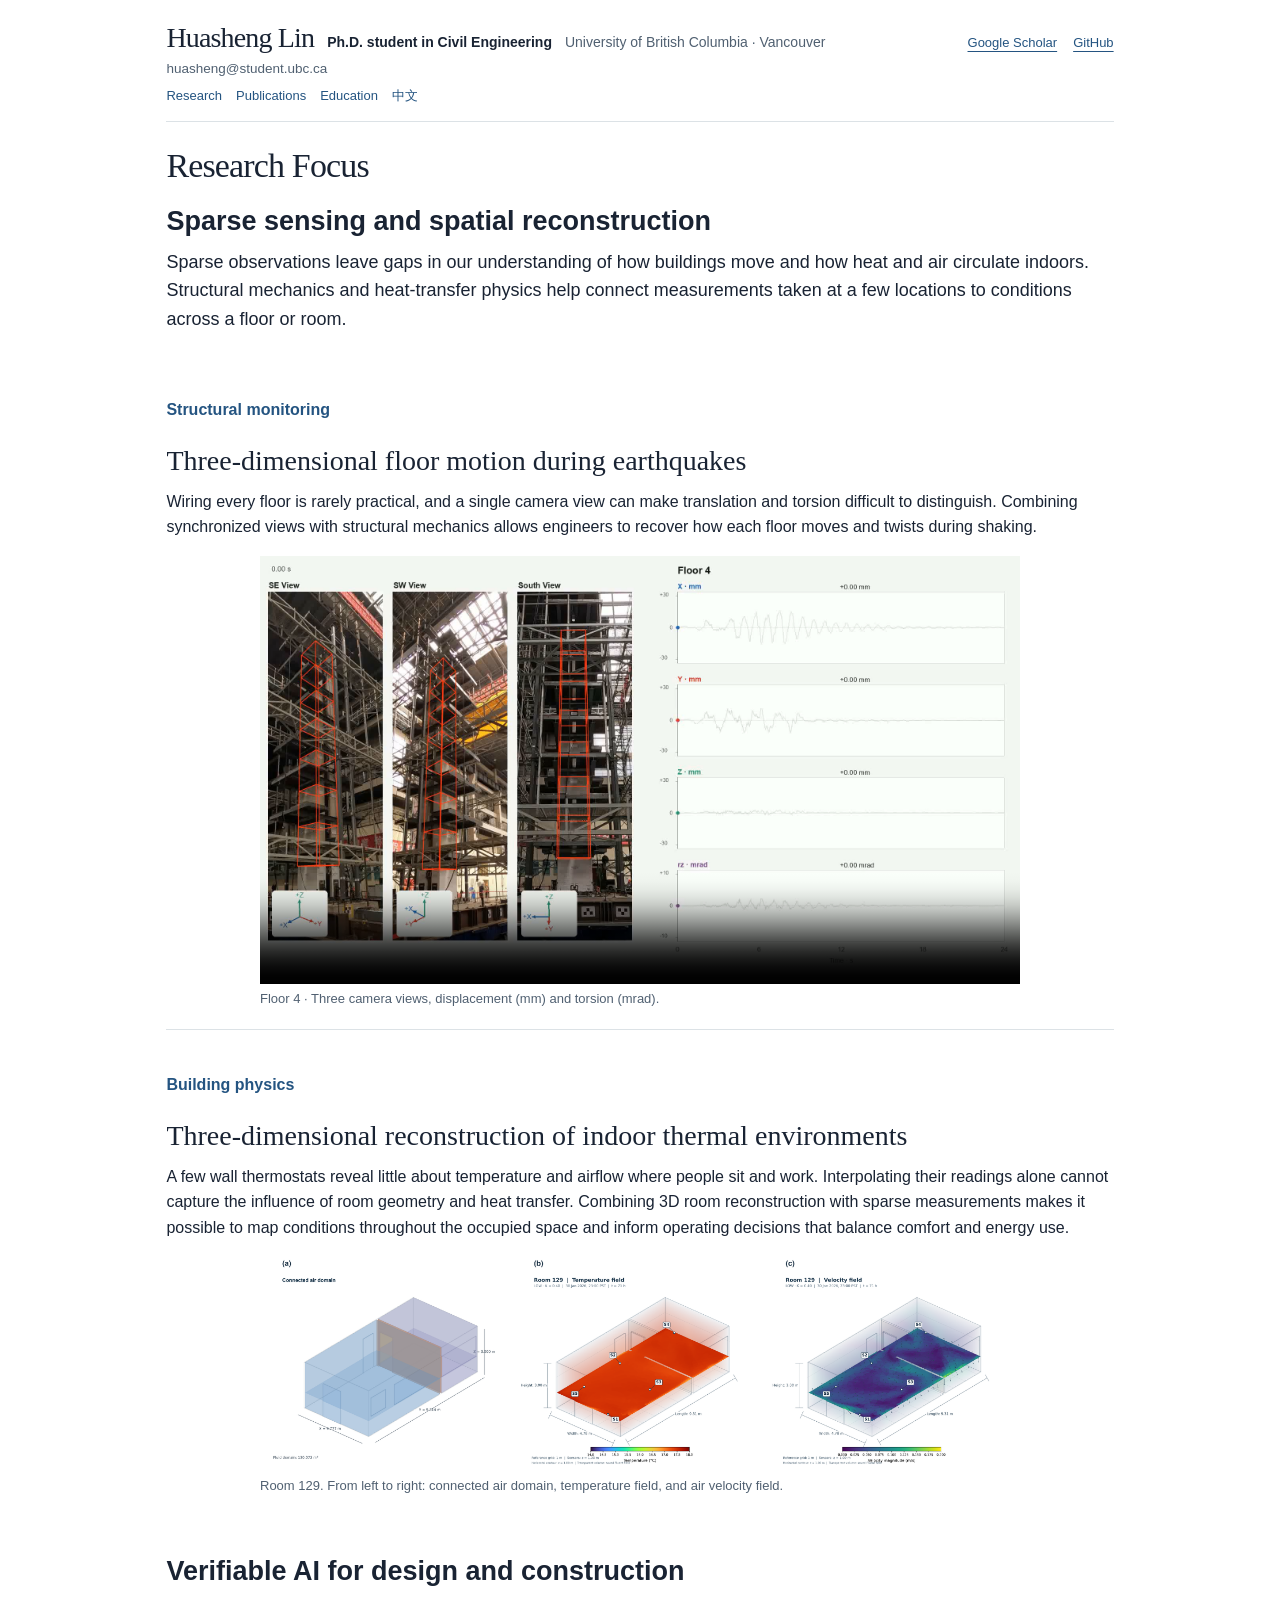
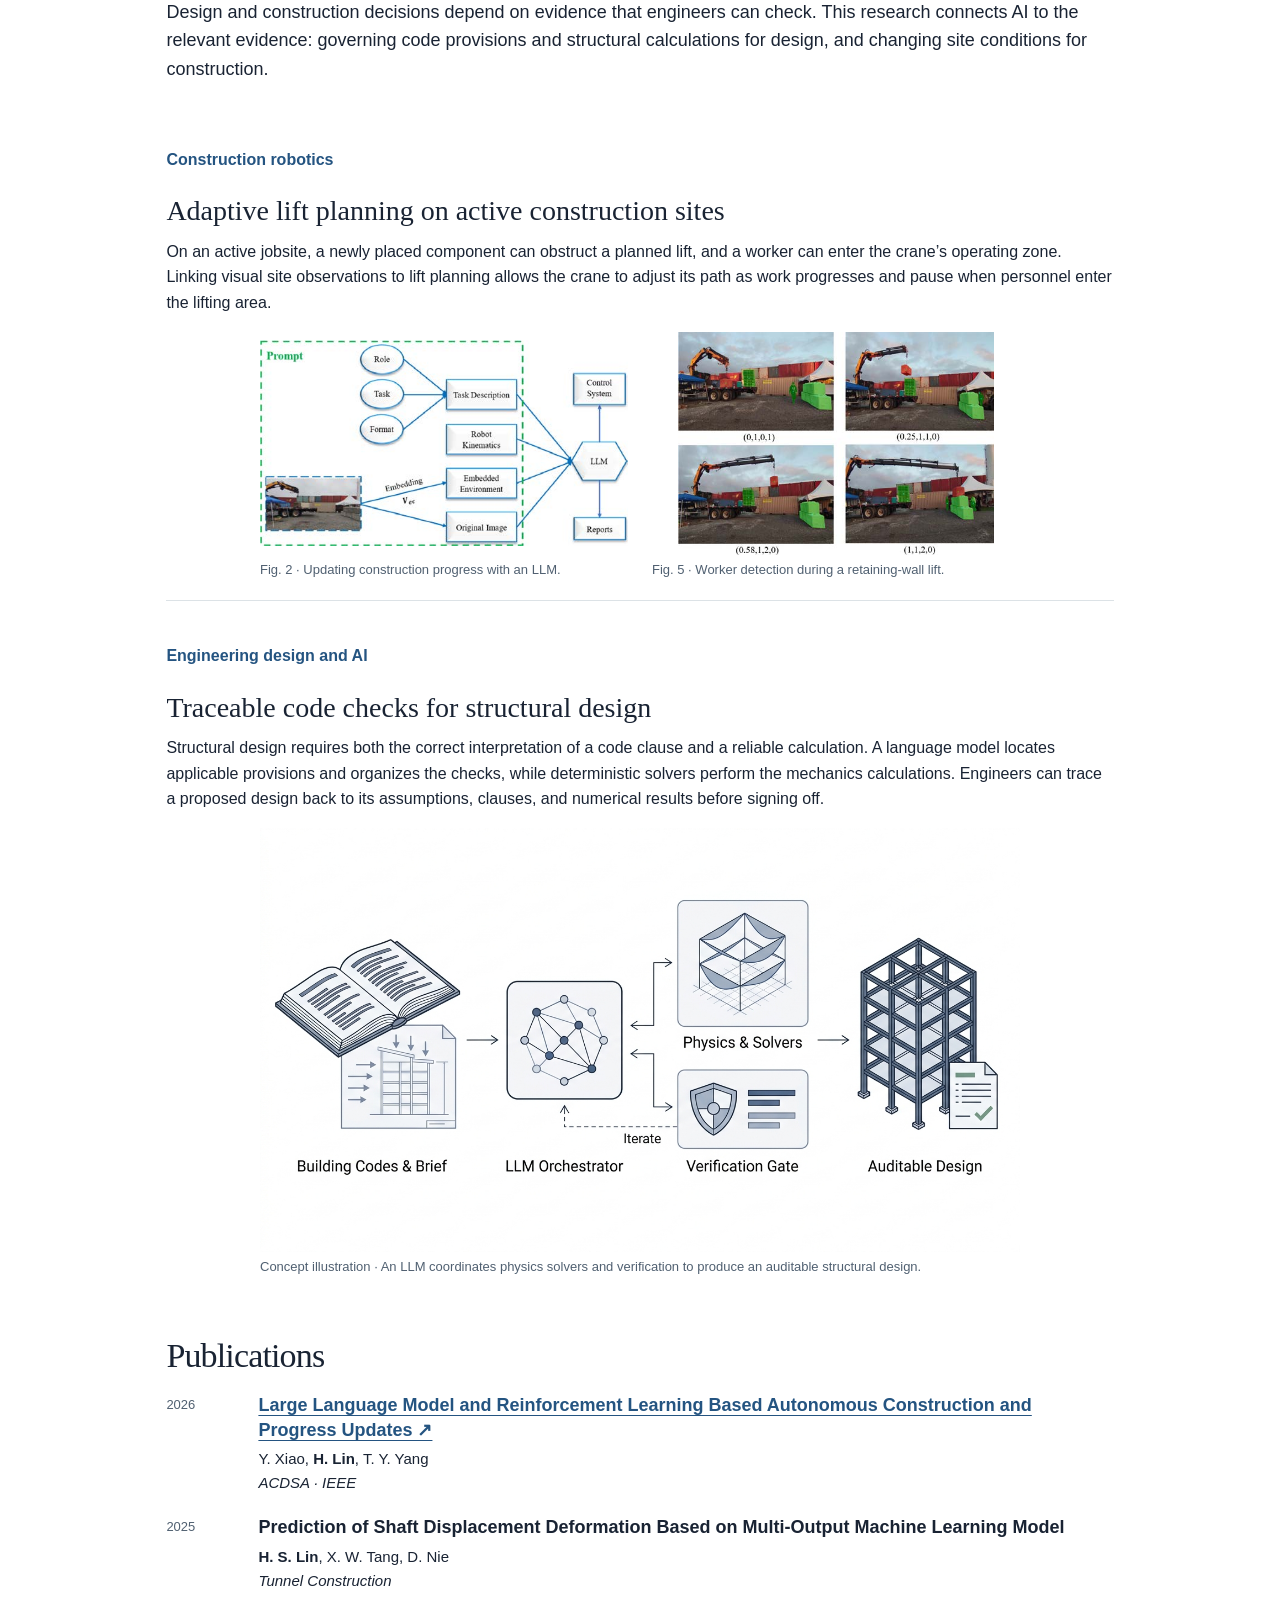
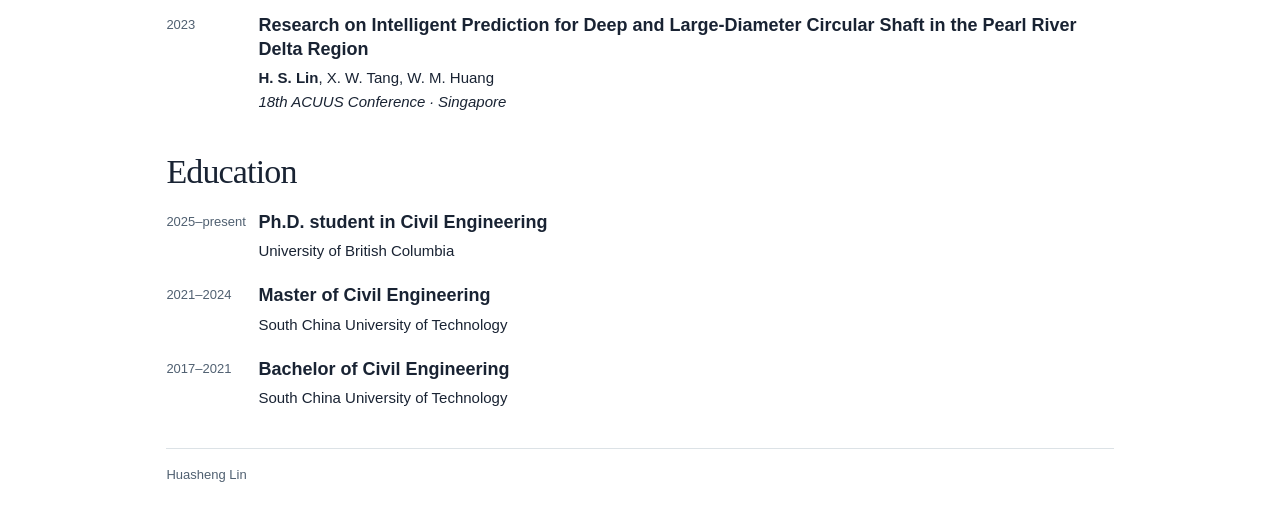
==== index.html @ 5a9a8dee "Add click-to-copy email address directly below university line" ====
<!DOCTYPE html>

<html lang="en"><head><meta charset="utf-8"/><meta content="width=device-width, initial-scale=1" name="viewport"/><title>Huasheng Lin | Civil Engineering at UBC</title><meta content="Research and publications by Huasheng Lin on structural monitoring, construction robotics and building simulation." name="description"/><link href="styles.css" rel="stylesheet"/></head><body><div class="page">
<section class="hero" id="profile"><div><h1>Huasheng Lin</h1><p class="affil">Ph.D. student in Civil Engineering</p><p class="university">University of British Columbia · Vancouver</p><div class="links"><a href="https://scholar.google.com/citations?user=pujzl28AAAAJ&amp;hl=en">Google Scholar</a><a href="https://github.com/huashenglin97-glitch">GitHub</a></div></div><p class="email-line"><button class="copy-email" type="button" data-email="huasheng@student.ubc.ca" title="Click to copy email">huasheng@student.ubc.ca</button><span class="copy-status" aria-live="polite"></span></p><nav><a href="#research">Research</a><a href="#papers">Publications</a><a href="#education">Education</a><a href="zh.html" lang="zh">中文</a></nav></section><main>
<section class="row" id="research"><h2>Research Focus</h2><div><section class="theme-group"><h3>Sparse sensing and spatial reconstruction</h3><p class="summary">Sparse observations leave gaps in our understanding of how buildings move and how heat and air circulate indoors. Structural mechanics and heat-transfer physics help connect measurements taken at a few locations to conditions across a floor or room.</p><article class="project" id="structures"><h4>Structural monitoring</h4><h5>Three-dimensional floor motion during earthquakes</h5><p>Wiring every floor is rarely practical, and a single camera view can make translation and torsion difficult to distinguish. Combining synchronized views with structural mechanics allows engineers to recover how each floor moves and twists during shaking.</p><figure id="experiment"><video aria-label="Fourth-floor structural response" controls="" playsinline="" poster="assets/shm_4floor_poster.png" preload="none"><source src="assets/shm_4floor_tracking.mp4" type="video/mp4"/></video><figcaption>Floor 4 · Three camera views, displacement (mm) and torsion (mrad).</figcaption></figure></article><article class="project" id="buildings"><h4>Building physics</h4><h5>Three-dimensional reconstruction of indoor thermal environments</h5><p>A few wall thermostats reveal little about temperature and airflow where people sit and work. Interpolating their readings alone cannot capture the influence of room geometry and heat transfer. Combining 3D room reconstruction with sparse measurements makes it possible to map conditions throughout the occupied space and inform operating decisions that balance comfort and energy use.</p><figure><a href="assets/room129-air-temperature-velocity.png"><img alt="Room 129. From left to right: connected air domain, temperature field, and air velocity field." loading="lazy" src="assets/room129-air-temperature-velocity.png"/></a><figcaption>Room 129. From left to right: connected air domain, temperature field, and air velocity field.</figcaption></figure></article></section><section class="theme-group"><h3>Verifiable AI for design and construction</h3><p class="summary">Design and construction decisions depend on evidence that engineers can check. This research connects AI to the relevant evidence: governing code provisions and structural calculations for design, and changing site conditions for construction.</p><article class="project" id="robotics"><h4>Construction robotics</h4><h5>Adaptive lift planning on active construction sites</h5><p>On an active jobsite, a newly placed component can obstruct a planned lift, and a worker can enter the crane’s operating zone. Linking visual site observations to lift planning allows the crane to adjust its path as work progresses and pause when personnel enter the lifting area.</p><div class="robotics-pair"><figure><a href="assets/progress-pipeline.jpg"><img alt="Fig. 2 · Updating construction progress with an LLM." loading="lazy" src="assets/progress-pipeline.jpg"/></a><figcaption>Fig. 2 · Updating construction progress with an LLM.</figcaption></figure><figure><a href="assets/worker-detection.jpg"><img alt="Fig. 5 · Worker detection during a retaining-wall lift." loading="lazy" src="assets/worker-detection.jpg"/></a><figcaption>Fig. 5 · Worker detection during a retaining-wall lift.</figcaption></figure></div></article><article class="project" id="design"><h4>Engineering design and AI</h4><h5>Traceable code checks for structural design</h5><p>Structural design requires both the correct interpretation of a code clause and a reliable calculation. A language model locates applicable provisions and organizes the checks, while deterministic solvers perform the mechanics calculations. Engineers can trace a proposed design back to its assumptions, clauses, and numerical results before signing off.</p><figure><a href="assets/auditable-design.png"><img alt="Concept illustration · An LLM coordinates physics solvers and verification to produce an auditable structural design." loading="lazy" src="assets/auditable-design.png"/></a><figcaption>Concept illustration · An LLM coordinates physics solvers and verification to produce an auditable structural design.</figcaption></figure></article></section></div></section><section class="row" id="papers"><h2>Publications</h2><div><article class="pub"><small>2026</small><div><h3><a href="https://doi.org/10.1109/ACDSA67686.2026.11468021">Large Language Model and Reinforcement Learning Based Autonomous Construction and Progress Updates ↗</a></h3><p>Y. Xiao, <b>H. Lin</b>, T. Y. Yang<br/><i>ACDSA · IEEE</i></p></div></article><article class="pub"><small>2025</small><div><h3>Prediction of Shaft Displacement Deformation Based on Multi-Output Machine Learning Model</h3><p><b>H. S. Lin</b>, X. W. Tang, D. Nie<br/><i>Tunnel Construction</i></p></div></article><article class="pub"><small>2023</small><div><h3>Research on Intelligent Prediction for Deep and Large-Diameter Circular Shaft in the Pearl River Delta Region</h3><p><b>H. S. Lin</b>, X. W. Tang, W. M. Huang<br/><i>18th ACUUS Conference · Singapore</i></p></div></article></div></section><section class="row" id="education"><h2>Education</h2><div><article class="pub"><small>2025–present</small><div><h3>Ph.D. student in Civil Engineering</h3><p>University of British Columbia</p></div></article><article class="pub"><small>2021–2024</small><div><h3>Master of Civil Engineering</h3><p>South China University of Technology</p></div></article><article class="pub"><small>2017–2021</small><div><h3>Bachelor of Civil Engineering</h3><p>South China University of Technology</p></div></article></div></section></main><footer>Huasheng Lin</footer></div><script>document.querySelectorAll('.copy-email').forEach(b=>b.addEventListener('click',async()=>{const e=b.dataset.email,s=b.nextElementSibling;try{await navigator.clipboard.writeText(e);}catch{const t=document.createElement('textarea');t.value=e;document.body.appendChild(t);t.select();document.execCommand('copy');t.remove();}if(s){s.textContent='Copied';clearTimeout(b._t);b._t=setTimeout(()=>{s.textContent='';},1600);}}));</script></body></html>
---- styles.css ----
:root { color-scheme: light; --ink: #192333; --blue: #245481; --soft: #506071; }
* { box-sizing: border-box; }
html { scroll-behavior: smooth; scroll-padding: 24px; }
body { margin: 0; background: white; color: var(--ink); font: 16px/1.6 "Segoe UI","Microsoft YaHei",Arial,sans-serif; }
.page { width: min(100%, 1024px); padding: 0 clamp(16px, 3vw, 40px); margin: 0 auto; }
.hero { padding: 22px 0 14px; border-bottom: 1px solid #dce2e6; }
h1,h2,h3,p,figure { margin: 0; }
h1,h2 { font-family: Georgia,"Songti SC",SimSun,serif; font-weight: 500; line-height: 1.16; }
h1 { font-size: 28px; letter-spacing: -.03em; }
h2 { font-size: 34px; letter-spacing: -.025em; margin-bottom: 18px; }
h3 { font-size: 18px; line-height: 1.36; font-weight: 620; margin-bottom: 5px; }
.affil { font-size: 14px; font-weight: 600; }
.university,figcaption,small,footer { color: var(--soft); }
.university { font-size: 14px; }
.links,nav { display: flex; flex-wrap: wrap; gap: 6px 16px; }
.links { font-size: 13px; }
nav { font-size: 13px; gap: 14px; }
a { color: var(--blue); text-underline-offset: 4px; text-decoration-thickness: 1px; }
nav a,footer a { text-decoration: none; }
a:hover { text-decoration: underline; color: #152e49; }
a:focus-visible { outline: 2px solid var(--blue); outline-offset: 4px; }
main { padding-top: 24px; }
.row { margin-bottom: 38px; }
.summary { font-size: 18px; line-height: 1.58; margin-bottom: 22px; }
article+article { margin-top: 20px; }
figure { margin-bottom: 16px; }
video { display: block; width: 100%; aspect-ratio: 16/9; background: #f1f3f2; }
figcaption,small,footer { font-size: 13px; }
figcaption { margin-top: 5px; }
.pub { display: grid; grid-template-columns: 80px minmax(0,1fr); gap: 12px; }
.pub p { font-size: 15px; }
.pub small { padding-top: 2px; }
footer { padding: 16px 0 32px; border-top: 1px solid #dce2e6; display: flex; flex-wrap: wrap; justify-content: space-between; }

.hero > div { display: flex; flex-wrap: wrap; align-items: baseline; gap: 4px 13px; }
.hero .links { margin-left: auto; }
.email-line { margin-top: 4px; font-size: 13.5px; color: var(--soft); }
.copy-email { border: 0; background: none; padding: 0; font: inherit; color: var(--soft); cursor: pointer; }
.copy-email:hover { color: var(--blue); text-decoration: underline; text-underline-offset: 4px; }
.copy-status { margin-left: 8px; font-size: 12px; color: var(--blue); }
.hero nav { margin-top: 6px; }
.project { padding: 20px 0; border-top: 1px solid #dce2e6; }
.project + .project { margin: 0; }
.project > figure { width: min(100%, 760px); margin: 16px auto 0; }
.project figure img { display: block; width: 100%; height: auto; }
@media (max-width: 760px) {
  .hero .links { flex-basis: 100%; margin: 4px 0 0; }
  .hero { padding-top: 16px; }
  .pub { grid-template-columns: 70px minmax(0,1fr); gap: 8px; }
  .summary { font-size: 16px; }
}
@media (prefers-reduced-motion: reduce) { html { scroll-behavior: auto; } }

.theme-group > .summary + .project { border-top: 0; }
.project h4 { font-size: 16px; color: var(--blue); }
.project h5 { margin: 3px 0 9px; font: 500 clamp(21px,2.5vw,28px)/1.3 Georgia,"Songti SC",SimSun,serif; }

.robotics-pair { display: grid; grid-template-columns: repeat(2,minmax(0,1fr)); gap: clamp(10px,2vw,24px); width: min(100%, 760px); margin: 16px auto 0; }
.robotics-pair figure { margin: 0; }
.robotics-pair figure a { display: grid; place-items: center; aspect-ratio: 1.65; }
.robotics-pair figure img { width: 100%; height: 100%; object-fit: contain; min-height: 0; }

.theme-group > h3 { font-size: clamp(21px,2.6vw,27px); margin: 18px 0 8px; }
.theme-group + .theme-group { margin-top: 36px; }
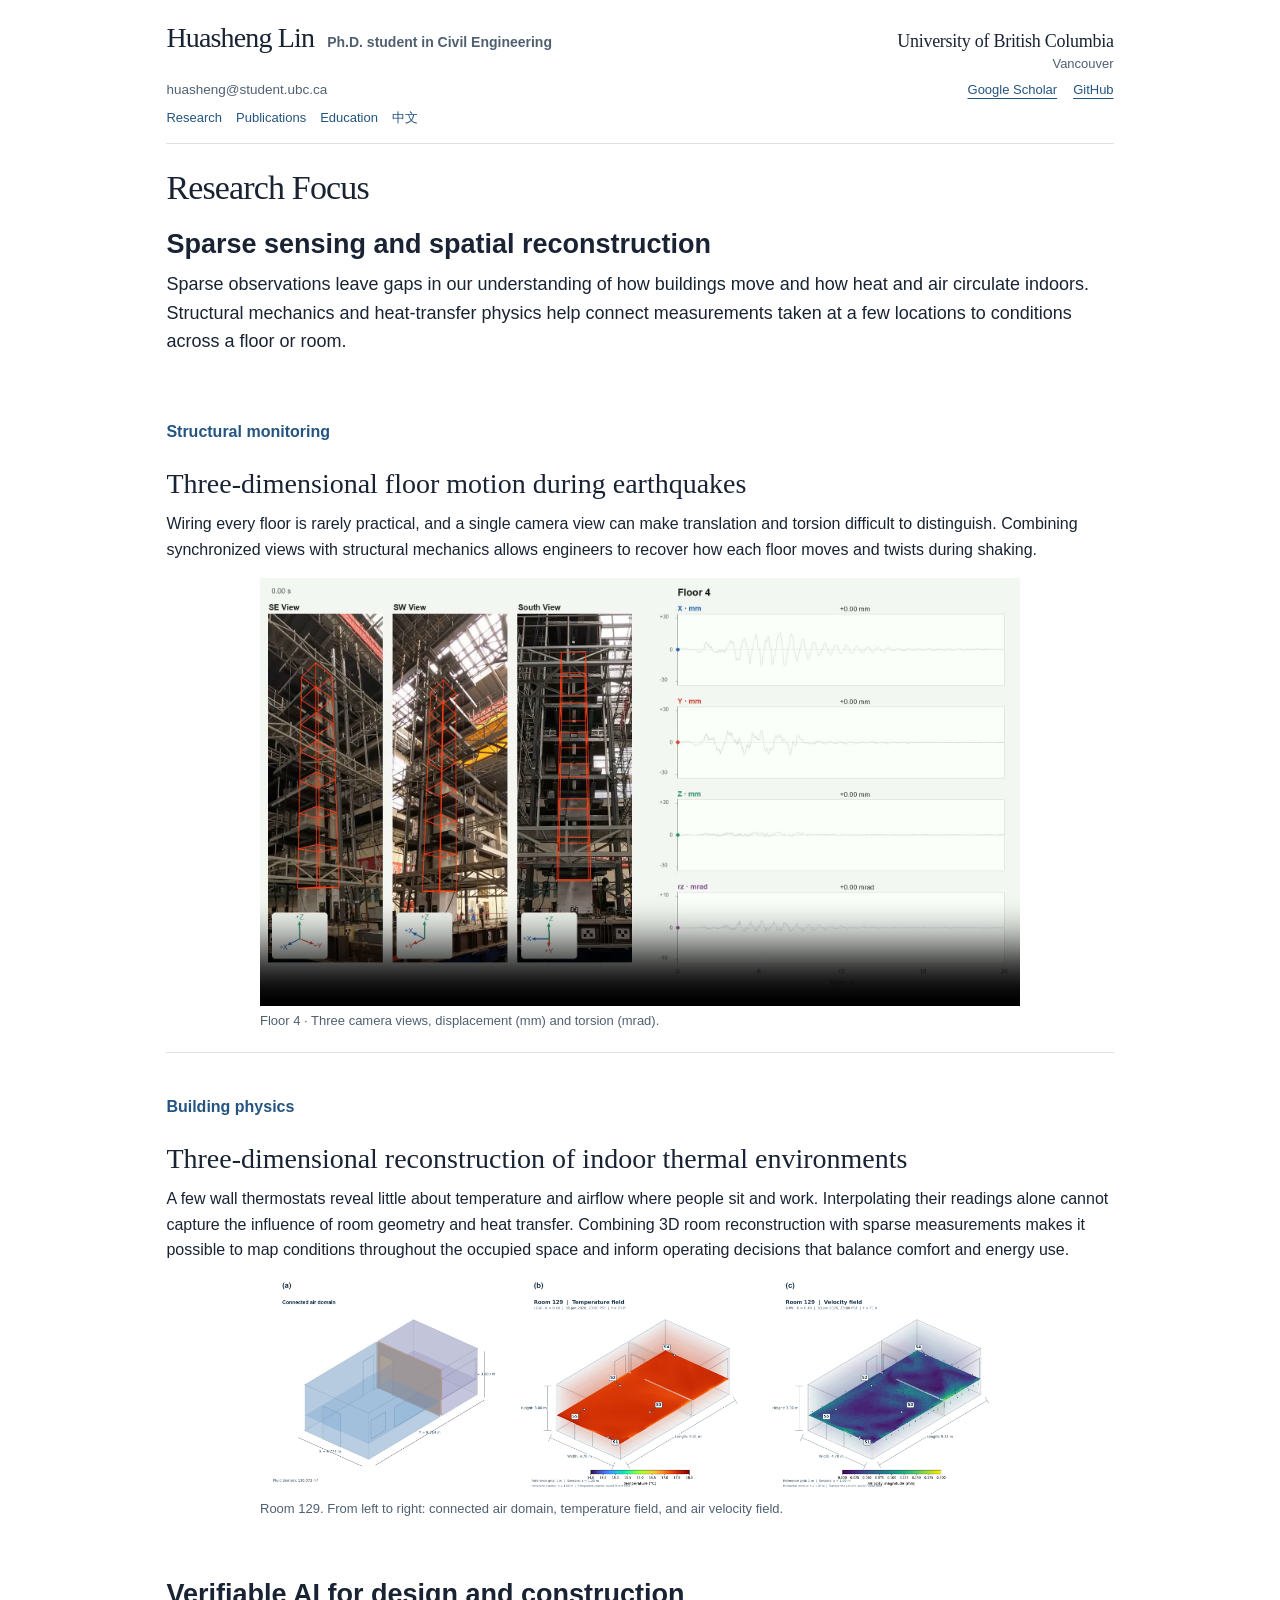
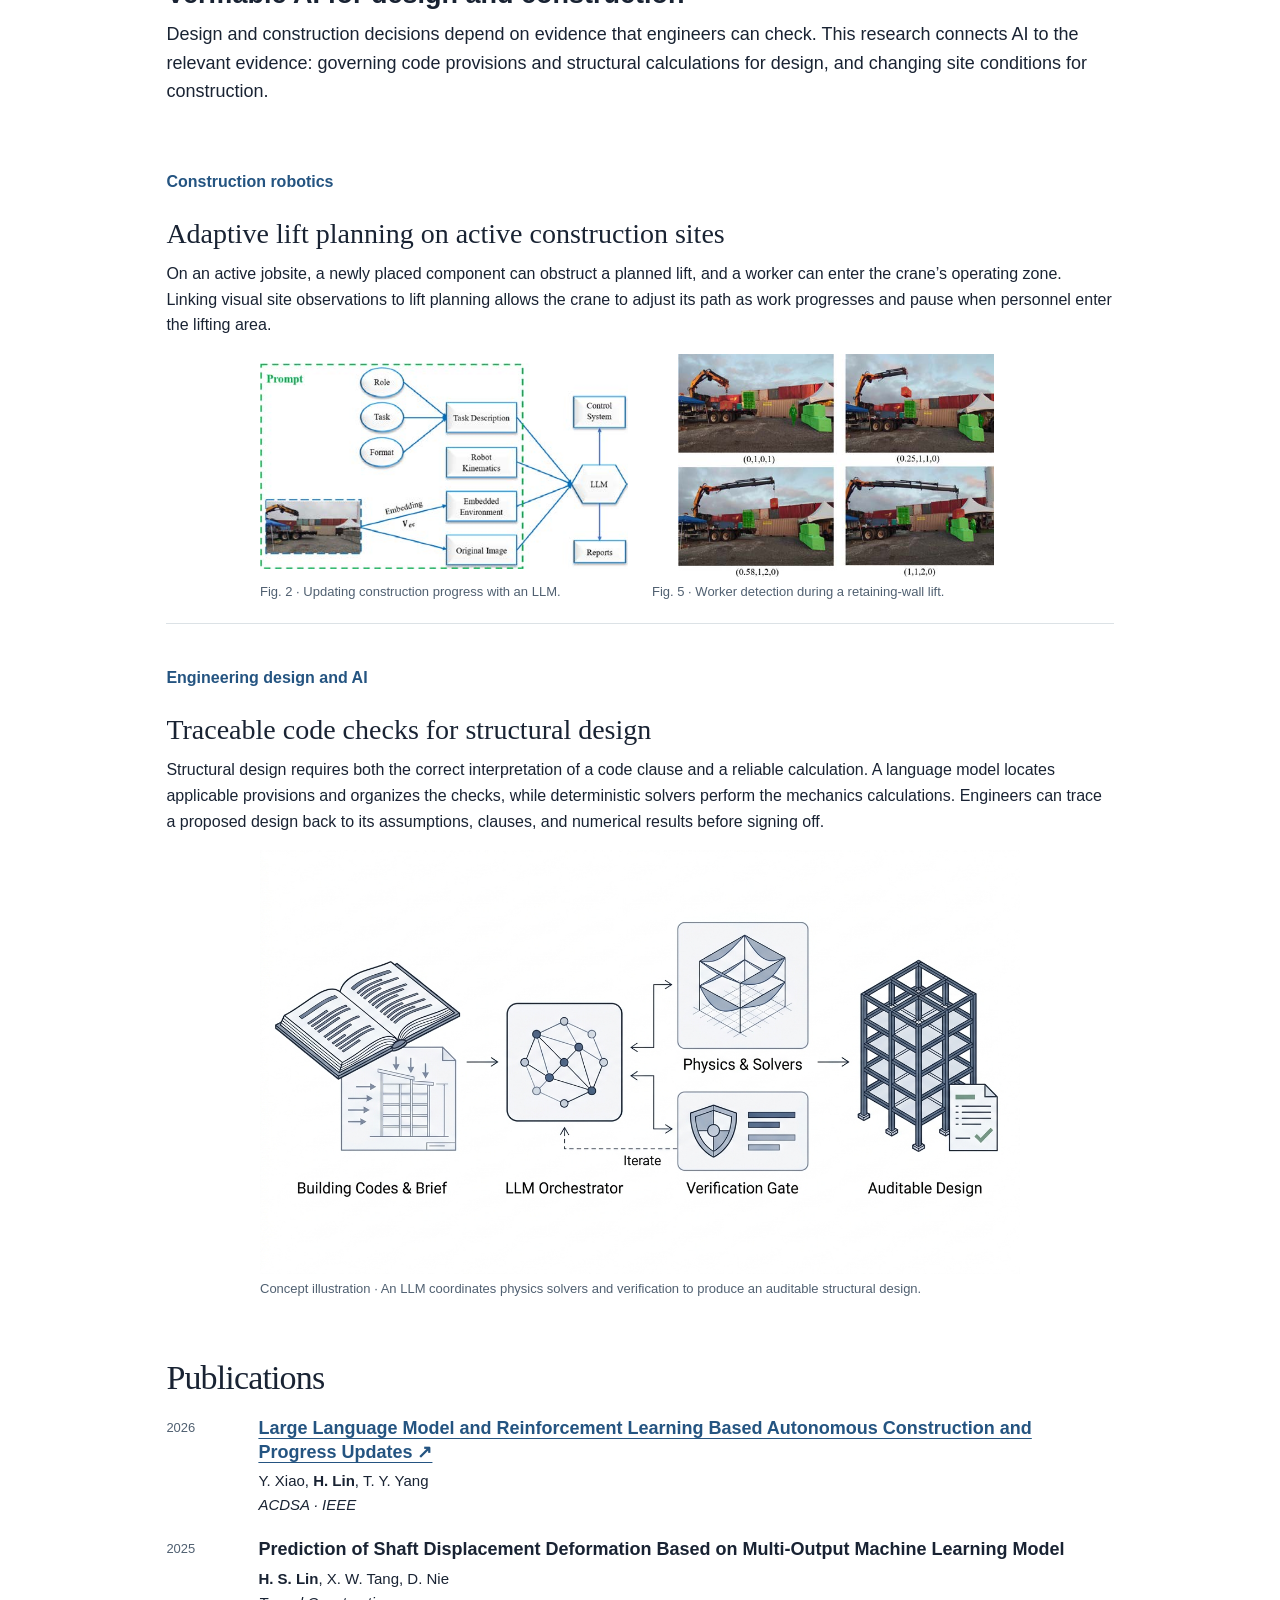
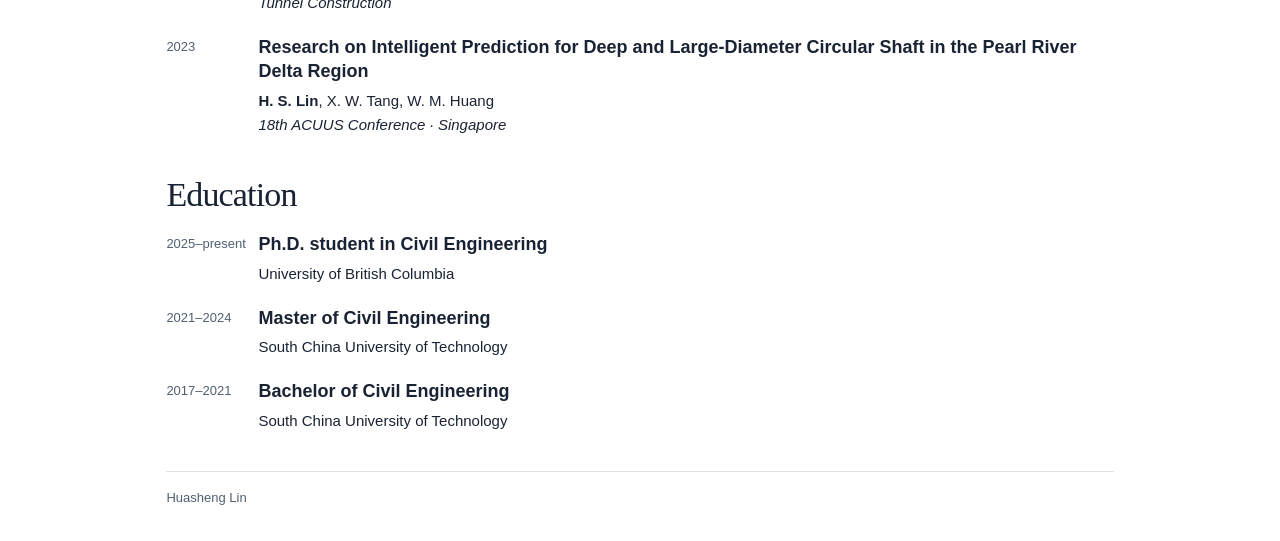
==== commit 11a5dbcb: "Right-align larger UBC affiliation in header with click-to-copy email" ====
--- a/index.html
+++ b/index.html
@@ -1,5 +1,5 @@
 <!DOCTYPE html>
 
 <html lang="en"><head><meta charset="utf-8"/><meta content="width=device-width, initial-scale=1" name="viewport"/><title>Huasheng Lin | Civil Engineering at UBC</title><meta content="Research and publications by Huasheng Lin on structural monitoring, construction robotics and building simulation." name="description"/><link href="styles.css" rel="stylesheet"/></head><body><div class="page">
-<section class="hero" id="profile"><div><h1>Huasheng Lin</h1><p class="affil">Ph.D. student in Civil Engineering</p><p class="university">University of British Columbia · Vancouver</p><div class="links"><a href="https://scholar.google.com/citations?user=pujzl28AAAAJ&amp;hl=en">Google Scholar</a><a href="https://github.com/huashenglin97-glitch">GitHub</a></div></div><p class="email-line"><button class="copy-email" type="button" data-email="huasheng@student.ubc.ca" title="Click to copy email">huasheng@student.ubc.ca</button><span class="copy-status" aria-live="polite"></span></p><nav><a href="#research">Research</a><a href="#papers">Publications</a><a href="#education">Education</a><a href="zh.html" lang="zh">中文</a></nav></section><main>
+<section class="hero" id="profile"><div class="hero-top"><div class="hero-id"><h1>Huasheng Lin</h1><p class="affil">Ph.D. student in Civil Engineering</p></div><p class="university">University of British Columbia<span>Vancouver</span></p></div><div class="hero-meta"><span class="email-line"><button class="copy-email" type="button" data-email="huasheng@student.ubc.ca" title="Click to copy email">huasheng@student.ubc.ca</button><span class="copy-status" aria-live="polite"></span></span><div class="links"><a href="https://scholar.google.com/citations?user=pujzl28AAAAJ&amp;hl=en">Google Scholar</a><a href="https://github.com/huashenglin97-glitch">GitHub</a></div></div><nav><a href="#research">Research</a><a href="#papers">Publications</a><a href="#education">Education</a><a href="zh.html" lang="zh">中文</a></nav></section><main>
 <section class="row" id="research"><h2>Research Focus</h2><div><section class="theme-group"><h3>Sparse sensing and spatial reconstruction</h3><p class="summary">Sparse observations leave gaps in our understanding of how buildings move and how heat and air circulate indoors. Structural mechanics and heat-transfer physics help connect measurements taken at a few locations to conditions across a floor or room.</p><article class="project" id="structures"><h4>Structural monitoring</h4><h5>Three-dimensional floor motion during earthquakes</h5><p>Wiring every floor is rarely practical, and a single camera view can make translation and torsion difficult to distinguish. Combining synchronized views with structural mechanics allows engineers to recover how each floor moves and twists during shaking.</p><figure id="experiment"><video aria-label="Fourth-floor structural response" controls="" playsinline="" poster="assets/shm_4floor_poster.png" preload="none"><source src="assets/shm_4floor_tracking.mp4" type="video/mp4"/></video><figcaption>Floor 4 · Three camera views, displacement (mm) and torsion (mrad).</figcaption></figure></article><article class="project" id="buildings"><h4>Building physics</h4><h5>Three-dimensional reconstruction of indoor thermal environments</h5><p>A few wall thermostats reveal little about temperature and airflow where people sit and work. Interpolating their readings alone cannot capture the influence of room geometry and heat transfer. Combining 3D room reconstruction with sparse measurements makes it possible to map conditions throughout the occupied space and inform operating decisions that balance comfort and energy use.</p><figure><a href="assets/room129-air-temperature-velocity.png"><img alt="Room 129. From left to right: connected air domain, temperature field, and air velocity field." loading="lazy" src="assets/room129-air-temperature-velocity.png"/></a><figcaption>Room 129. From left to right: connected air domain, temperature field, and air velocity field.</figcaption></figure></article></section><section class="theme-group"><h3>Verifiable AI for design and construction</h3><p class="summary">Design and construction decisions depend on evidence that engineers can check. This research connects AI to the relevant evidence: governing code provisions and structural calculations for design, and changing site conditions for construction.</p><article class="project" id="robotics"><h4>Construction robotics</h4><h5>Adaptive lift planning on active construction sites</h5><p>On an active jobsite, a newly placed component can obstruct a planned lift, and a worker can enter the crane’s operating zone. Linking visual site observations to lift planning allows the crane to adjust its path as work progresses and pause when personnel enter the lifting area.</p><div class="robotics-pair"><figure><a href="assets/progress-pipeline.jpg"><img alt="Fig. 2 · Updating construction progress with an LLM." loading="lazy" src="assets/progress-pipeline.jpg"/></a><figcaption>Fig. 2 · Updating construction progress with an LLM.</figcaption></figure><figure><a href="assets/worker-detection.jpg"><img alt="Fig. 5 · Worker detection during a retaining-wall lift." loading="lazy" src="assets/worker-detection.jpg"/></a><figcaption>Fig. 5 · Worker detection during a retaining-wall lift.</figcaption></figure></div></article><article class="project" id="design"><h4>Engineering design and AI</h4><h5>Traceable code checks for structural design</h5><p>Structural design requires both the correct interpretation of a code clause and a reliable calculation. A language model locates applicable provisions and organizes the checks, while deterministic solvers perform the mechanics calculations. Engineers can trace a proposed design back to its assumptions, clauses, and numerical results before signing off.</p><figure><a href="assets/auditable-design.png"><img alt="Concept illustration · An LLM coordinates physics solvers and verification to produce an auditable structural design." loading="lazy" src="assets/auditable-design.png"/></a><figcaption>Concept illustration · An LLM coordinates physics solvers and verification to produce an auditable structural design.</figcaption></figure></article></section></div></section><section class="row" id="papers"><h2>Publications</h2><div><article class="pub"><small>2026</small><div><h3><a href="https://doi.org/10.1109/ACDSA67686.2026.11468021">Large Language Model and Reinforcement Learning Based Autonomous Construction and Progress Updates ↗</a></h3><p>Y. Xiao, <b>H. Lin</b>, T. Y. Yang<br/><i>ACDSA · IEEE</i></p></div></article><article class="pub"><small>2025</small><div><h3>Prediction of Shaft Displacement Deformation Based on Multi-Output Machine Learning Model</h3><p><b>H. S. Lin</b>, X. W. Tang, D. Nie<br/><i>Tunnel Construction</i></p></div></article><article class="pub"><small>2023</small><div><h3>Research on Intelligent Prediction for Deep and Large-Diameter Circular Shaft in the Pearl River Delta Region</h3><p><b>H. S. Lin</b>, X. W. Tang, W. M. Huang<br/><i>18th ACUUS Conference · Singapore</i></p></div></article></div></section><section class="row" id="education"><h2>Education</h2><div><article class="pub"><small>2025–present</small><div><h3>Ph.D. student in Civil Engineering</h3><p>University of British Columbia</p></div></article><article class="pub"><small>2021–2024</small><div><h3>Master of Civil Engineering</h3><p>South China University of Technology</p></div></article><article class="pub"><small>2017–2021</small><div><h3>Bachelor of Civil Engineering</h3><p>South China University of Technology</p></div></article></div></section></main><footer>Huasheng Lin</footer></div><script>document.querySelectorAll('.copy-email').forEach(b=>b.addEventListener('click',async()=>{const e=b.dataset.email,s=b.nextElementSibling;try{await navigator.clipboard.writeText(e);}catch{const t=document.createElement('textarea');t.value=e;document.body.appendChild(t);t.select();document.execCommand('copy');t.remove();}if(s){s.textContent='Copied';clearTimeout(b._t);b._t=setTimeout(()=>{s.textContent='';},1600);}}));</script></body></html>
--- a/styles.css
+++ b/styles.css
@@ -9,9 +9,10 @@
 h1 { font-size: 28px; letter-spacing: -.03em; }
 h2 { font-size: 34px; letter-spacing: -.025em; margin-bottom: 18px; }
 h3 { font-size: 18px; line-height: 1.36; font-weight: 620; margin-bottom: 5px; }
-.affil { font-size: 14px; font-weight: 600; }
-.university,figcaption,small,footer { color: var(--soft); }
-.university { font-size: 14px; }
+.affil { font-size: 14px; font-weight: 600; color: var(--soft); }
+figcaption,small,footer { color: var(--soft); }
+.university { margin-left: auto; text-align: right; font: 500 18px/1.25 Georgia,"Songti SC",SimSun,serif; color: var(--ink); letter-spacing: -.015em; }
+.university span { display: block; margin-top: 2px; font: 400 13px/1.4 "Segoe UI","Microsoft YaHei",Arial,sans-serif; color: var(--soft); letter-spacing: 0; }
 .links,nav { display: flex; flex-wrap: wrap; gap: 6px 16px; }
 .links { font-size: 13px; }
 nav { font-size: 13px; gap: 14px; }
@@ -32,19 +33,20 @@
 .pub small { padding-top: 2px; }
 footer { padding: 16px 0 32px; border-top: 1px solid #dce2e6; display: flex; flex-wrap: wrap; justify-content: space-between; }
 
-.hero > div { display: flex; flex-wrap: wrap; align-items: baseline; gap: 4px 13px; }
-.hero .links { margin-left: auto; }
-.email-line { margin-top: 4px; font-size: 13.5px; color: var(--soft); }
+.hero-top { display: flex; flex-wrap: wrap; align-items: baseline; justify-content: space-between; gap: 6px 20px; }
+.hero-id { display: flex; flex-wrap: wrap; align-items: baseline; gap: 4px 13px; }
+.hero-meta { display: flex; flex-wrap: wrap; align-items: baseline; justify-content: space-between; gap: 6px 16px; margin-top: 6px; }
+.email-line { font-size: 13.5px; color: var(--soft); }
 .copy-email { border: 0; background: none; padding: 0; font: inherit; color: var(--soft); cursor: pointer; }
 .copy-email:hover { color: var(--blue); text-decoration: underline; text-underline-offset: 4px; }
 .copy-status { margin-left: 8px; font-size: 12px; color: var(--blue); }
-.hero nav { margin-top: 6px; }
+.hero nav { margin-top: 8px; }
 .project { padding: 20px 0; border-top: 1px solid #dce2e6; }
 .project + .project { margin: 0; }
 .project > figure { width: min(100%, 760px); margin: 16px auto 0; }
 .project figure img { display: block; width: 100%; height: auto; }
 @media (max-width: 760px) {
-  .hero .links { flex-basis: 100%; margin: 4px 0 0; }
+  .university { margin-left: 0; text-align: left; font-size: 16px; flex-basis: 100%; }
   .hero { padding-top: 16px; }
   .pub { grid-template-columns: 70px minmax(0,1fr); gap: 8px; }
   .summary { font-size: 16px; }
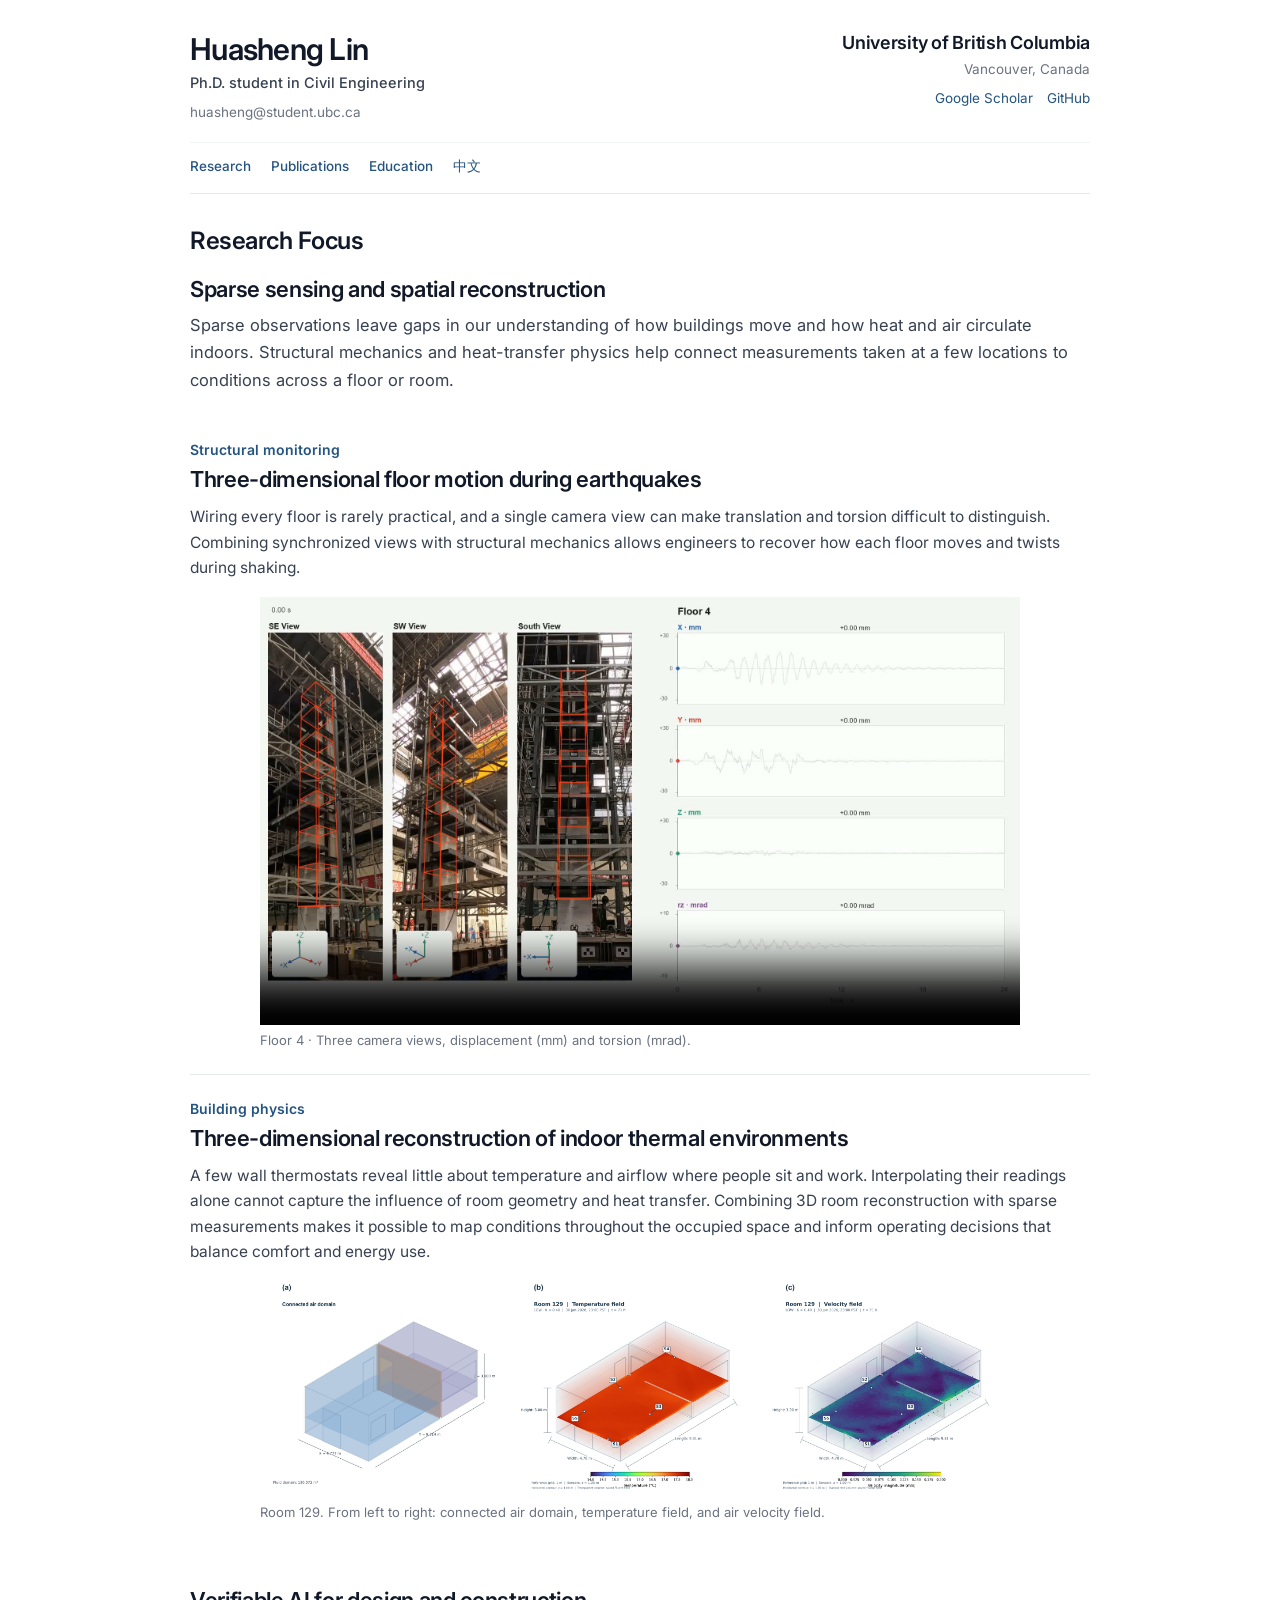
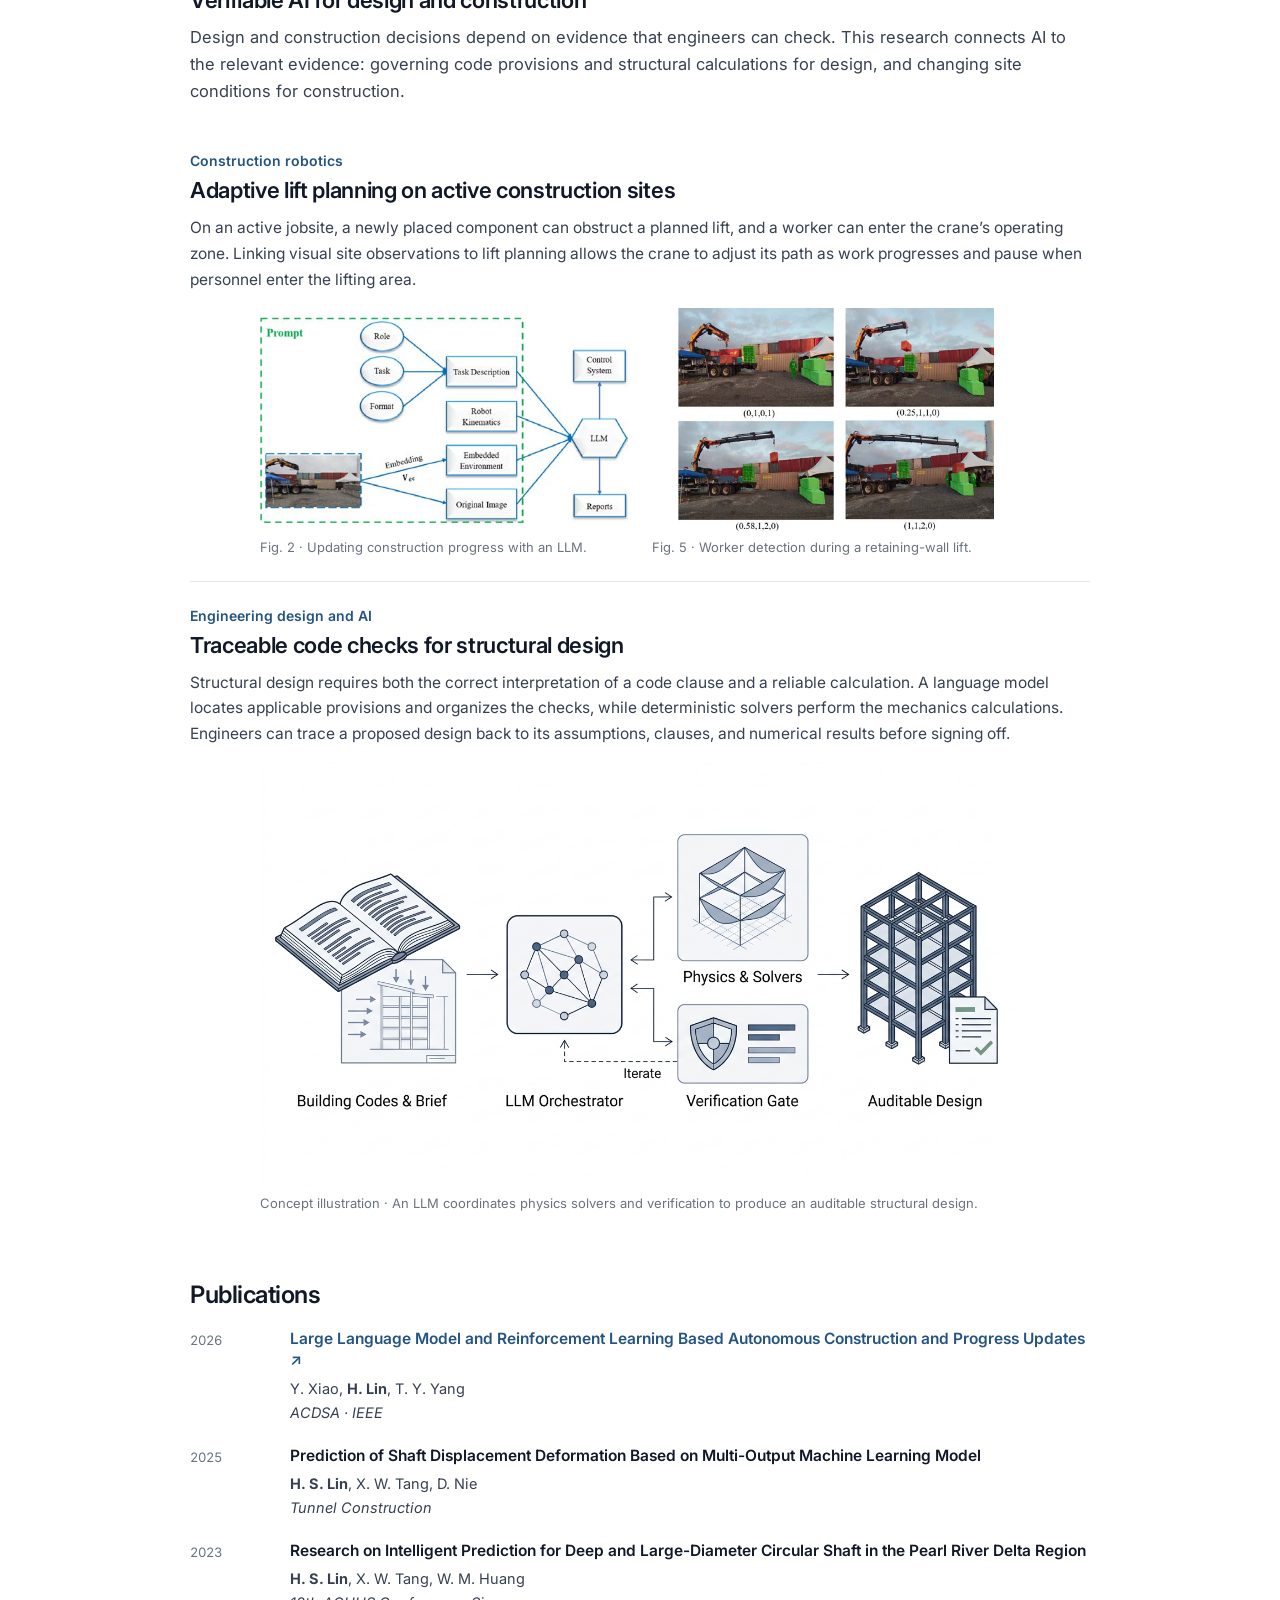
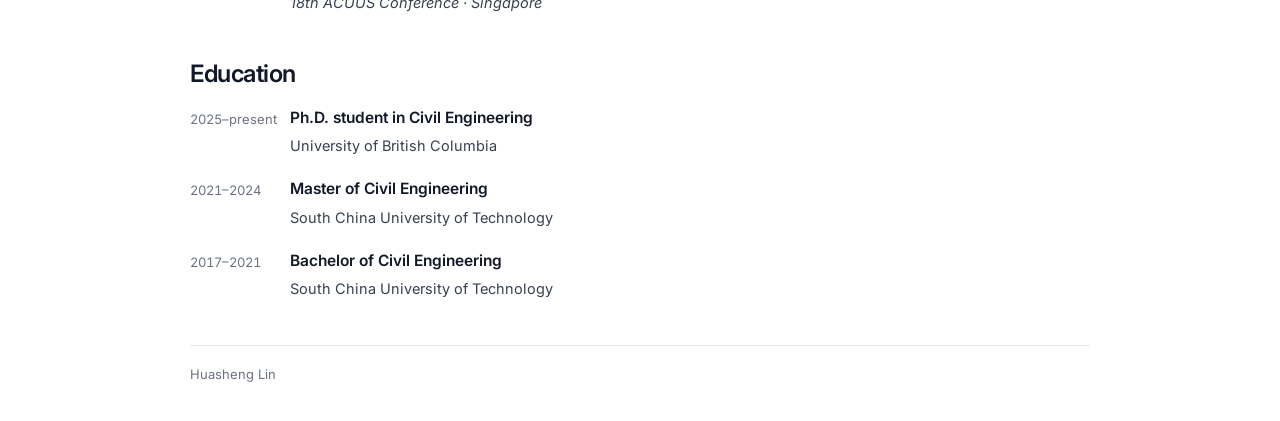
==== commit fbc8041d: "Fix cached CSS, remove button box on email, upgrade header layout and typography" ====
--- a/index.html
+++ b/index.html
@@ -1,5 +1,5 @@
 <!DOCTYPE html>
 
-<html lang="en"><head><meta charset="utf-8"/><meta content="width=device-width, initial-scale=1" name="viewport"/><title>Huasheng Lin | Civil Engineering at UBC</title><meta content="Research and publications by Huasheng Lin on structural monitoring, construction robotics and building simulation." name="description"/><link href="styles.css" rel="stylesheet"/></head><body><div class="page">
-<section class="hero" id="profile"><div class="hero-top"><div class="hero-id"><h1>Huasheng Lin</h1><p class="affil">Ph.D. student in Civil Engineering</p></div><p class="university">University of British Columbia<span>Vancouver</span></p></div><div class="hero-meta"><span class="email-line"><button class="copy-email" type="button" data-email="huasheng@student.ubc.ca" title="Click to copy email">huasheng@student.ubc.ca</button><span class="copy-status" aria-live="polite"></span></span><div class="links"><a href="https://scholar.google.com/citations?user=pujzl28AAAAJ&amp;hl=en">Google Scholar</a><a href="https://github.com/huashenglin97-glitch">GitHub</a></div></div><nav><a href="#research">Research</a><a href="#papers">Publications</a><a href="#education">Education</a><a href="zh.html" lang="zh">中文</a></nav></section><main>
+<html lang="en"><head><meta charset="utf-8"/><meta content="width=device-width, initial-scale=1" name="viewport"/><title>Huasheng Lin | Civil Engineering at UBC</title><meta content="Research and publications by Huasheng Lin on structural monitoring, construction robotics and building simulation." name="description"/><link rel="preconnect" href="https://fonts.googleapis.com"/><link rel="preconnect" href="https://fonts.gstatic.com" crossorigin/><link href="https://fonts.googleapis.com/css2?family=Inter:wght@400;500;600&display=swap" rel="stylesheet"/><link href="styles.css?v=3" rel="stylesheet"/></head><body><div class="page">
+<section class="hero" id="profile"><div class="hero-top"><div class="hero-left"><h1>Huasheng Lin</h1><p class="affil">Ph.D. student in Civil Engineering</p><p class="email-line"><button class="copy-email" type="button" data-email="huasheng@student.ubc.ca" title="Click to copy email">huasheng@student.ubc.ca</button><span class="copy-status" aria-live="polite"></span></p></div><div class="hero-right"><p class="university">University of British Columbia</p><p class="location">Vancouver, Canada</p><div class="links"><a href="https://scholar.google.com/citations?user=pujzl28AAAAJ&amp;hl=en">Google Scholar</a><a href="https://github.com/huashenglin97-glitch">GitHub</a></div></div></div><nav><a href="#research">Research</a><a href="#papers">Publications</a><a href="#education">Education</a><a href="zh.html" lang="zh">中文</a></nav></section><main>
 <section class="row" id="research"><h2>Research Focus</h2><div><section class="theme-group"><h3>Sparse sensing and spatial reconstruction</h3><p class="summary">Sparse observations leave gaps in our understanding of how buildings move and how heat and air circulate indoors. Structural mechanics and heat-transfer physics help connect measurements taken at a few locations to conditions across a floor or room.</p><article class="project" id="structures"><h4>Structural monitoring</h4><h5>Three-dimensional floor motion during earthquakes</h5><p>Wiring every floor is rarely practical, and a single camera view can make translation and torsion difficult to distinguish. Combining synchronized views with structural mechanics allows engineers to recover how each floor moves and twists during shaking.</p><figure id="experiment"><video aria-label="Fourth-floor structural response" controls="" playsinline="" poster="assets/shm_4floor_poster.png" preload="none"><source src="assets/shm_4floor_tracking.mp4" type="video/mp4"/></video><figcaption>Floor 4 · Three camera views, displacement (mm) and torsion (mrad).</figcaption></figure></article><article class="project" id="buildings"><h4>Building physics</h4><h5>Three-dimensional reconstruction of indoor thermal environments</h5><p>A few wall thermostats reveal little about temperature and airflow where people sit and work. Interpolating their readings alone cannot capture the influence of room geometry and heat transfer. Combining 3D room reconstruction with sparse measurements makes it possible to map conditions throughout the occupied space and inform operating decisions that balance comfort and energy use.</p><figure><a href="assets/room129-air-temperature-velocity.png"><img alt="Room 129. From left to right: connected air domain, temperature field, and air velocity field." loading="lazy" src="assets/room129-air-temperature-velocity.png"/></a><figcaption>Room 129. From left to right: connected air domain, temperature field, and air velocity field.</figcaption></figure></article></section><section class="theme-group"><h3>Verifiable AI for design and construction</h3><p class="summary">Design and construction decisions depend on evidence that engineers can check. This research connects AI to the relevant evidence: governing code provisions and structural calculations for design, and changing site conditions for construction.</p><article class="project" id="robotics"><h4>Construction robotics</h4><h5>Adaptive lift planning on active construction sites</h5><p>On an active jobsite, a newly placed component can obstruct a planned lift, and a worker can enter the crane’s operating zone. Linking visual site observations to lift planning allows the crane to adjust its path as work progresses and pause when personnel enter the lifting area.</p><div class="robotics-pair"><figure><a href="assets/progress-pipeline.jpg"><img alt="Fig. 2 · Updating construction progress with an LLM." loading="lazy" src="assets/progress-pipeline.jpg"/></a><figcaption>Fig. 2 · Updating construction progress with an LLM.</figcaption></figure><figure><a href="assets/worker-detection.jpg"><img alt="Fig. 5 · Worker detection during a retaining-wall lift." loading="lazy" src="assets/worker-detection.jpg"/></a><figcaption>Fig. 5 · Worker detection during a retaining-wall lift.</figcaption></figure></div></article><article class="project" id="design"><h4>Engineering design and AI</h4><h5>Traceable code checks for structural design</h5><p>Structural design requires both the correct interpretation of a code clause and a reliable calculation. A language model locates applicable provisions and organizes the checks, while deterministic solvers perform the mechanics calculations. Engineers can trace a proposed design back to its assumptions, clauses, and numerical results before signing off.</p><figure><a href="assets/auditable-design.png"><img alt="Concept illustration · An LLM coordinates physics solvers and verification to produce an auditable structural design." loading="lazy" src="assets/auditable-design.png"/></a><figcaption>Concept illustration · An LLM coordinates physics solvers and verification to produce an auditable structural design.</figcaption></figure></article></section></div></section><section class="row" id="papers"><h2>Publications</h2><div><article class="pub"><small>2026</small><div><h3><a href="https://doi.org/10.1109/ACDSA67686.2026.11468021">Large Language Model and Reinforcement Learning Based Autonomous Construction and Progress Updates ↗</a></h3><p>Y. Xiao, <b>H. Lin</b>, T. Y. Yang<br/><i>ACDSA · IEEE</i></p></div></article><article class="pub"><small>2025</small><div><h3>Prediction of Shaft Displacement Deformation Based on Multi-Output Machine Learning Model</h3><p><b>H. S. Lin</b>, X. W. Tang, D. Nie<br/><i>Tunnel Construction</i></p></div></article><article class="pub"><small>2023</small><div><h3>Research on Intelligent Prediction for Deep and Large-Diameter Circular Shaft in the Pearl River Delta Region</h3><p><b>H. S. Lin</b>, X. W. Tang, W. M. Huang<br/><i>18th ACUUS Conference · Singapore</i></p></div></article></div></section><section class="row" id="education"><h2>Education</h2><div><article class="pub"><small>2025–present</small><div><h3>Ph.D. student in Civil Engineering</h3><p>University of British Columbia</p></div></article><article class="pub"><small>2021–2024</small><div><h3>Master of Civil Engineering</h3><p>South China University of Technology</p></div></article><article class="pub"><small>2017–2021</small><div><h3>Bachelor of Civil Engineering</h3><p>South China University of Technology</p></div></article></div></section></main><footer>Huasheng Lin</footer></div><script>document.querySelectorAll('.copy-email').forEach(b=>b.addEventListener('click',async()=>{const e=b.dataset.email,s=b.nextElementSibling;try{await navigator.clipboard.writeText(e);}catch{const t=document.createElement('textarea');t.value=e;document.body.appendChild(t);t.select();document.execCommand('copy');t.remove();}if(s){s.textContent='Copied';clearTimeout(b._t);b._t=setTimeout(()=>{s.textContent='';},1600);}}));</script></body></html>
--- a/styles.css
+++ b/styles.css
@@ -1,66 +1,252 @@
-:root { color-scheme: light; --ink: #192333; --blue: #245481; --soft: #506071; }
+:root {
+  color-scheme: light;
+  --ink: #111827;
+  --body: #374151;
+  --blue: #245481;
+  --soft: #6b7280;
+  --rule: #e5e7eb;
+}
+
 * { box-sizing: border-box; }
 html { scroll-behavior: smooth; scroll-padding: 24px; }
-body { margin: 0; background: white; color: var(--ink); font: 16px/1.6 "Segoe UI","Microsoft YaHei",Arial,sans-serif; }
-.page { width: min(100%, 1024px); padding: 0 clamp(16px, 3vw, 40px); margin: 0 auto; }
-.hero { padding: 22px 0 14px; border-bottom: 1px solid #dce2e6; }
-h1,h2,h3,p,figure { margin: 0; }
-h1,h2 { font-family: Georgia,"Songti SC",SimSun,serif; font-weight: 500; line-height: 1.16; }
-h1 { font-size: 28px; letter-spacing: -.03em; }
-h2 { font-size: 34px; letter-spacing: -.025em; margin-bottom: 18px; }
-h3 { font-size: 18px; line-height: 1.36; font-weight: 620; margin-bottom: 5px; }
-.affil { font-size: 14px; font-weight: 600; color: var(--soft); }
-figcaption,small,footer { color: var(--soft); }
-.university { margin-left: auto; text-align: right; font: 500 18px/1.25 Georgia,"Songti SC",SimSun,serif; color: var(--ink); letter-spacing: -.015em; }
-.university span { display: block; margin-top: 2px; font: 400 13px/1.4 "Segoe UI","Microsoft YaHei",Arial,sans-serif; color: var(--soft); letter-spacing: 0; }
-.links,nav { display: flex; flex-wrap: wrap; gap: 6px 16px; }
-.links { font-size: 13px; }
-nav { font-size: 13px; gap: 14px; }
-a { color: var(--blue); text-underline-offset: 4px; text-decoration-thickness: 1px; }
-nav a,footer a { text-decoration: none; }
-a:hover { text-decoration: underline; color: #152e49; }
-a:focus-visible { outline: 2px solid var(--blue); outline-offset: 4px; }
-main { padding-top: 24px; }
-.row { margin-bottom: 38px; }
-.summary { font-size: 18px; line-height: 1.58; margin-bottom: 22px; }
-article+article { margin-top: 20px; }
+body {
+  margin: 0;
+  background: #ffffff;
+  color: var(--ink);
+  font: 15.5px/1.65 "Inter", -apple-system, BlinkMacSystemFont, "Segoe UI", "PingFang SC", "Microsoft YaHei", sans-serif;
+  -webkit-font-smoothing: antialiased;
+}
+
+.page {
+  width: min(100%, 980px);
+  padding: 0 clamp(18px, 3.5vw, 40px);
+  margin: 0 auto;
+}
+
+/* Header */
+.hero {
+  padding: 32px 0 16px;
+  border-bottom: 1px solid var(--rule);
+}
+
+.hero-top {
+  display: flex;
+  align-items: flex-start;
+  justify-content: space-between;
+  gap: 16px 32px;
+}
+
+.hero-left {
+  display: flex;
+  flex-direction: column;
+  gap: 4px;
+}
+
+.hero-right {
+  display: flex;
+  flex-direction: column;
+  align-items: flex-end;
+  text-align: right;
+  gap: 3px;
+}
+
+h1, h2, h3, h4, h5, p, figure { margin: 0; }
+
+h1 {
+  font-size: 30px;
+  font-weight: 600;
+  letter-spacing: -0.025em;
+  line-height: 1.18;
+  color: var(--ink);
+}
+
+.affil {
+  font-size: 14.5px;
+  font-weight: 500;
+  color: var(--body);
+}
+
+.university {
+  font-size: 18px;
+  font-weight: 600;
+  letter-spacing: -0.015em;
+  line-height: 1.25;
+  color: var(--ink);
+}
+
+.location {
+  font-size: 13.5px;
+  color: var(--soft);
+}
+
+.email-line {
+  margin-top: 2px;
+  font-size: 13.5px;
+  color: var(--soft);
+}
+
+.copy-email {
+  appearance: none;
+  -webkit-appearance: none;
+  border: 0;
+  background: transparent;
+  padding: 0;
+  margin: 0;
+  font: inherit;
+  color: var(--soft);
+  cursor: pointer;
+}
+
+.copy-email:hover {
+  color: var(--blue);
+  text-decoration: underline;
+  text-underline-offset: 4px;
+}
+
+.copy-status {
+  margin-left: 8px;
+  font-size: 12px;
+  font-weight: 500;
+  color: var(--blue);
+}
+
+.links {
+  display: flex;
+  flex-wrap: wrap;
+  justify-content: flex-end;
+  gap: 6px 14px;
+  margin-top: 4px;
+  font-size: 13.5px;
+}
+
+.hero nav {
+  display: flex;
+  flex-wrap: wrap;
+  gap: 8px 20px;
+  margin-top: 18px;
+  padding-top: 12px;
+  border-top: 1px solid #f3f4f6;
+  font-size: 13.5px;
+  font-weight: 500;
+}
+
+a {
+  color: var(--blue);
+  text-decoration: none;
+  text-underline-offset: 4px;
+  text-decoration-thickness: 1px;
+}
+
+a:hover {
+  text-decoration: underline;
+  color: #152e49;
+}
+
+a:focus-visible,
+.copy-email:focus-visible {
+  outline: 2px solid var(--blue);
+  outline-offset: 3px;
+}
+
+/* Main Content */
+main { padding-top: 32px; }
+.row { margin-bottom: 44px; }
+
+h2 {
+  font-size: 24px;
+  font-weight: 600;
+  letter-spacing: -0.02em;
+  line-height: 1.25;
+  color: var(--ink);
+  margin-bottom: 18px;
+}
+
+h3 {
+  font-size: 17px;
+  line-height: 1.38;
+  font-weight: 600;
+  margin-bottom: 6px;
+  color: var(--ink);
+}
+
+.summary {
+  font-size: 16.5px;
+  line-height: 1.65;
+  color: var(--body);
+  margin-bottom: 22px;
+}
+
+.theme-group > h3 {
+  font-size: clamp(19px, 2.2vw, 22px);
+  font-weight: 600;
+  letter-spacing: -0.015em;
+  margin: 18px 0 8px;
+}
+
+.theme-group + .theme-group { margin-top: 40px; }
+.theme-group > .summary + .project { border-top: 0; }
+
+.project {
+  padding: 22px 0;
+  border-top: 1px solid var(--rule);
+}
+
+.project + .project { margin: 0; }
+.project h4 { font-size: 14px; font-weight: 600; color: var(--blue); }
+.project h5 {
+  margin: 4px 0 10px;
+  font-size: clamp(18px, 2.1vw, 22px);
+  font-weight: 600;
+  letter-spacing: -0.015em;
+  line-height: 1.32;
+  color: var(--ink);
+}
+.project p { color: var(--body); }
+
+.project > figure { width: min(100%, 760px); margin: 16px auto 0; }
+.project figure img { display: block; width: 100%; height: auto; }
+
 figure { margin-bottom: 16px; }
 video { display: block; width: 100%; aspect-ratio: 16/9; background: #f1f3f2; }
-figcaption,small,footer { font-size: 13px; }
-figcaption { margin-top: 5px; }
-.pub { display: grid; grid-template-columns: 80px minmax(0,1fr); gap: 12px; }
-.pub p { font-size: 15px; }
-.pub small { padding-top: 2px; }
-footer { padding: 16px 0 32px; border-top: 1px solid #dce2e6; display: flex; flex-wrap: wrap; justify-content: space-between; }
-
-.hero-top { display: flex; flex-wrap: wrap; align-items: baseline; justify-content: space-between; gap: 6px 20px; }
-.hero-id { display: flex; flex-wrap: wrap; align-items: baseline; gap: 4px 13px; }
-.hero-meta { display: flex; flex-wrap: wrap; align-items: baseline; justify-content: space-between; gap: 6px 16px; margin-top: 6px; }
-.email-line { font-size: 13.5px; color: var(--soft); }
-.copy-email { border: 0; background: none; padding: 0; font: inherit; color: var(--soft); cursor: pointer; }
-.copy-email:hover { color: var(--blue); text-decoration: underline; text-underline-offset: 4px; }
-.copy-status { margin-left: 8px; font-size: 12px; color: var(--blue); }
-.hero nav { margin-top: 8px; }
-.project { padding: 20px 0; border-top: 1px solid #dce2e6; }
-.project + .project { margin: 0; }
-.project > figure { width: min(100%, 760px); margin: 16px auto 0; }
-.project figure img { display: block; width: 100%; height: auto; }
-@media (max-width: 760px) {
-  .university { margin-left: 0; text-align: left; font-size: 16px; flex-basis: 100%; }
-  .hero { padding-top: 16px; }
-  .pub { grid-template-columns: 70px minmax(0,1fr); gap: 8px; }
-  .summary { font-size: 16px; }
-}
-@media (prefers-reduced-motion: reduce) { html { scroll-behavior: auto; } }
-
-.theme-group > .summary + .project { border-top: 0; }
-.project h4 { font-size: 16px; color: var(--blue); }
-.project h5 { margin: 3px 0 9px; font: 500 clamp(21px,2.5vw,28px)/1.3 Georgia,"Songti SC",SimSun,serif; }
-
-.robotics-pair { display: grid; grid-template-columns: repeat(2,minmax(0,1fr)); gap: clamp(10px,2vw,24px); width: min(100%, 760px); margin: 16px auto 0; }
+figcaption, small, footer { font-size: 13px; color: var(--soft); }
+figcaption { margin-top: 6px; }
+
+.robotics-pair {
+  display: grid;
+  grid-template-columns: repeat(2, minmax(0, 1fr));
+  gap: clamp(10px, 2vw, 24px);
+  width: min(100%, 760px);
+  margin: 16px auto 0;
+}
 .robotics-pair figure { margin: 0; }
 .robotics-pair figure a { display: grid; place-items: center; aspect-ratio: 1.65; }
 .robotics-pair figure img { width: 100%; height: 100%; object-fit: contain; min-height: 0; }
 
-.theme-group > h3 { font-size: clamp(21px,2.6vw,27px); margin: 18px 0 8px; }
-.theme-group + .theme-group { margin-top: 36px; }
+/* Publications & Education */
+article + article { margin-top: 20px; }
+.pub { display: grid; grid-template-columns: 88px minmax(0, 1fr); gap: 12px; }
+.pub h3 { font-size: 15.5px; font-weight: 600; }
+.pub p { font-size: 14.5px; color: var(--body); }
+.pub small { padding-top: 2px; font-variant-numeric: tabular-nums; }
+
+footer {
+  padding: 18px 0 36px;
+  border-top: 1px solid var(--rule);
+  display: flex;
+  flex-wrap: wrap;
+  justify-content: space-between;
+}
+
+@media (max-width: 720px) {
+  .hero { padding-top: 22px; }
+  .hero-top { flex-direction: column; gap: 12px; }
+  .hero-right { align-items: flex-start; text-align: left; }
+  .links { justify-content: flex-start; }
+  .university { font-size: 16.5px; }
+  .pub { grid-template-columns: 74px minmax(0, 1fr); gap: 8px; }
+  .summary { font-size: 15.5px; }
+}
+
+@media (prefers-reduced-motion: reduce) {
+  html { scroll-behavior: auto; }
+}
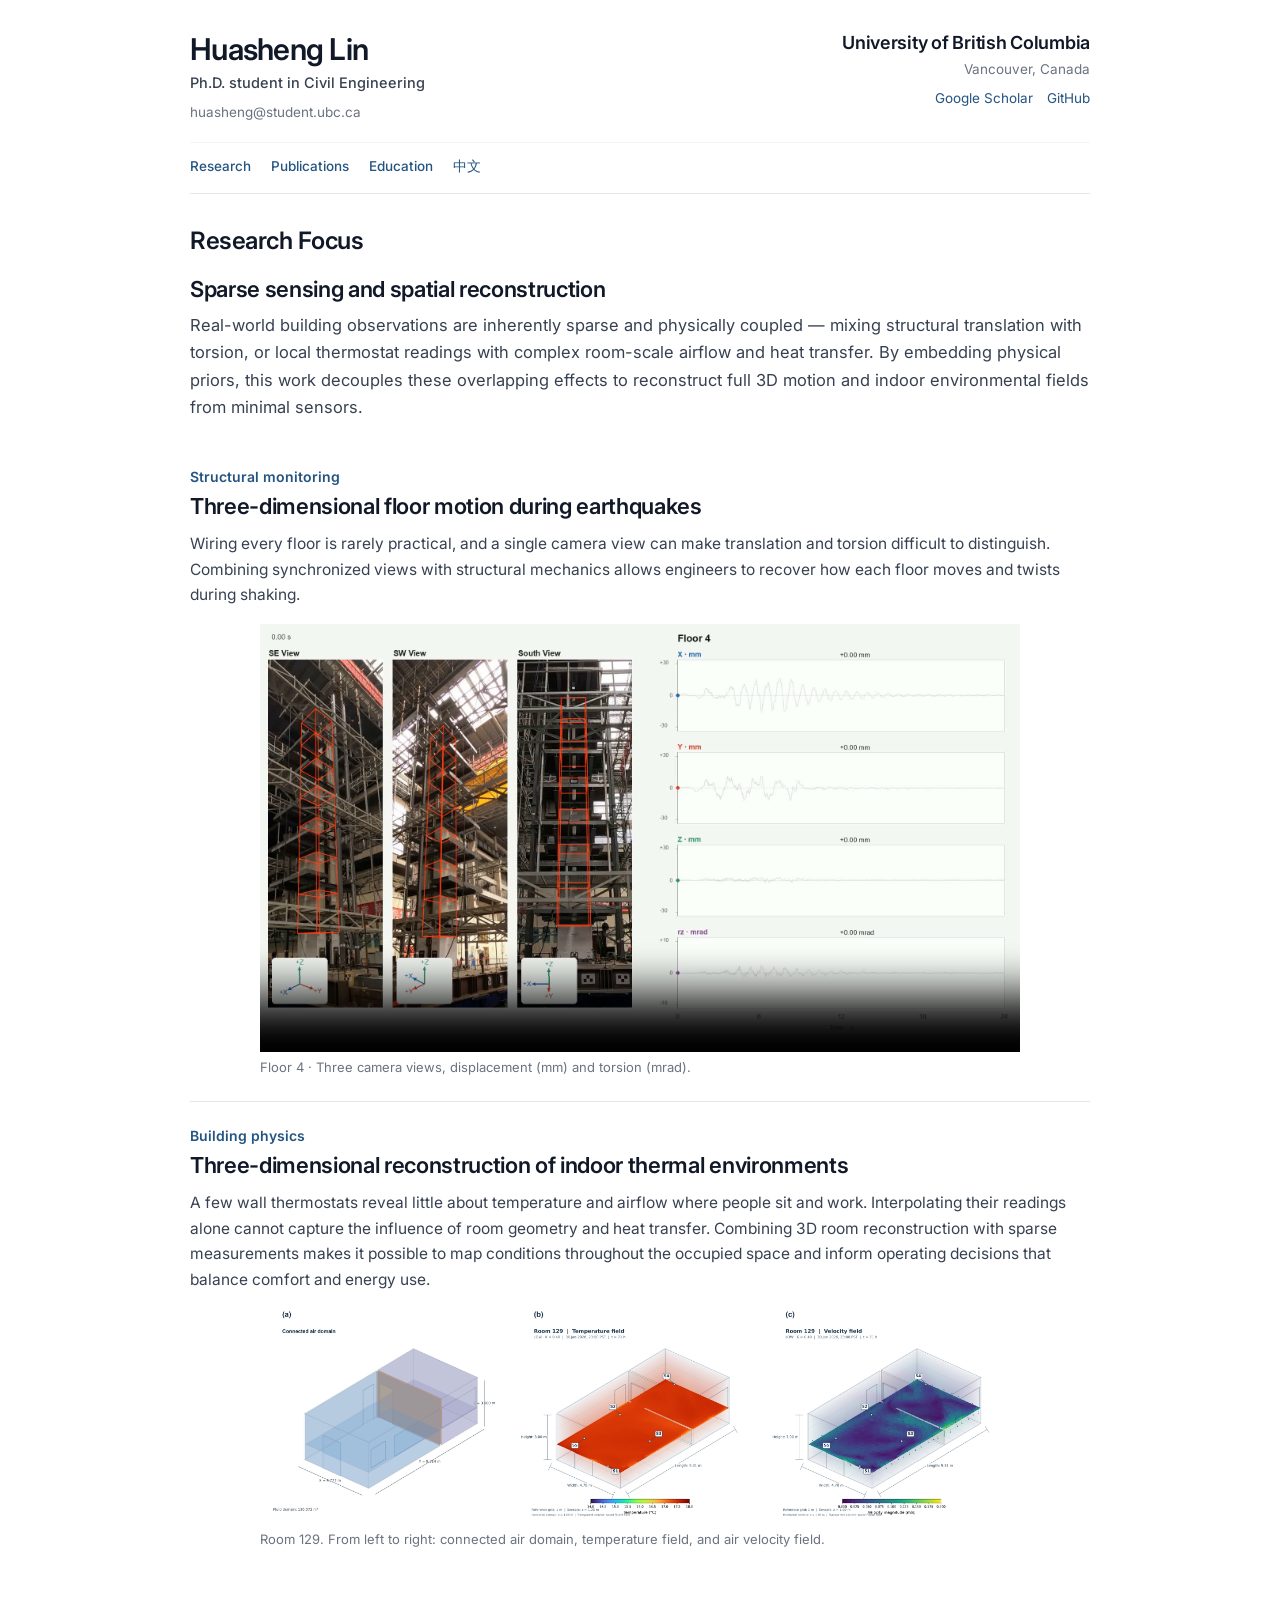
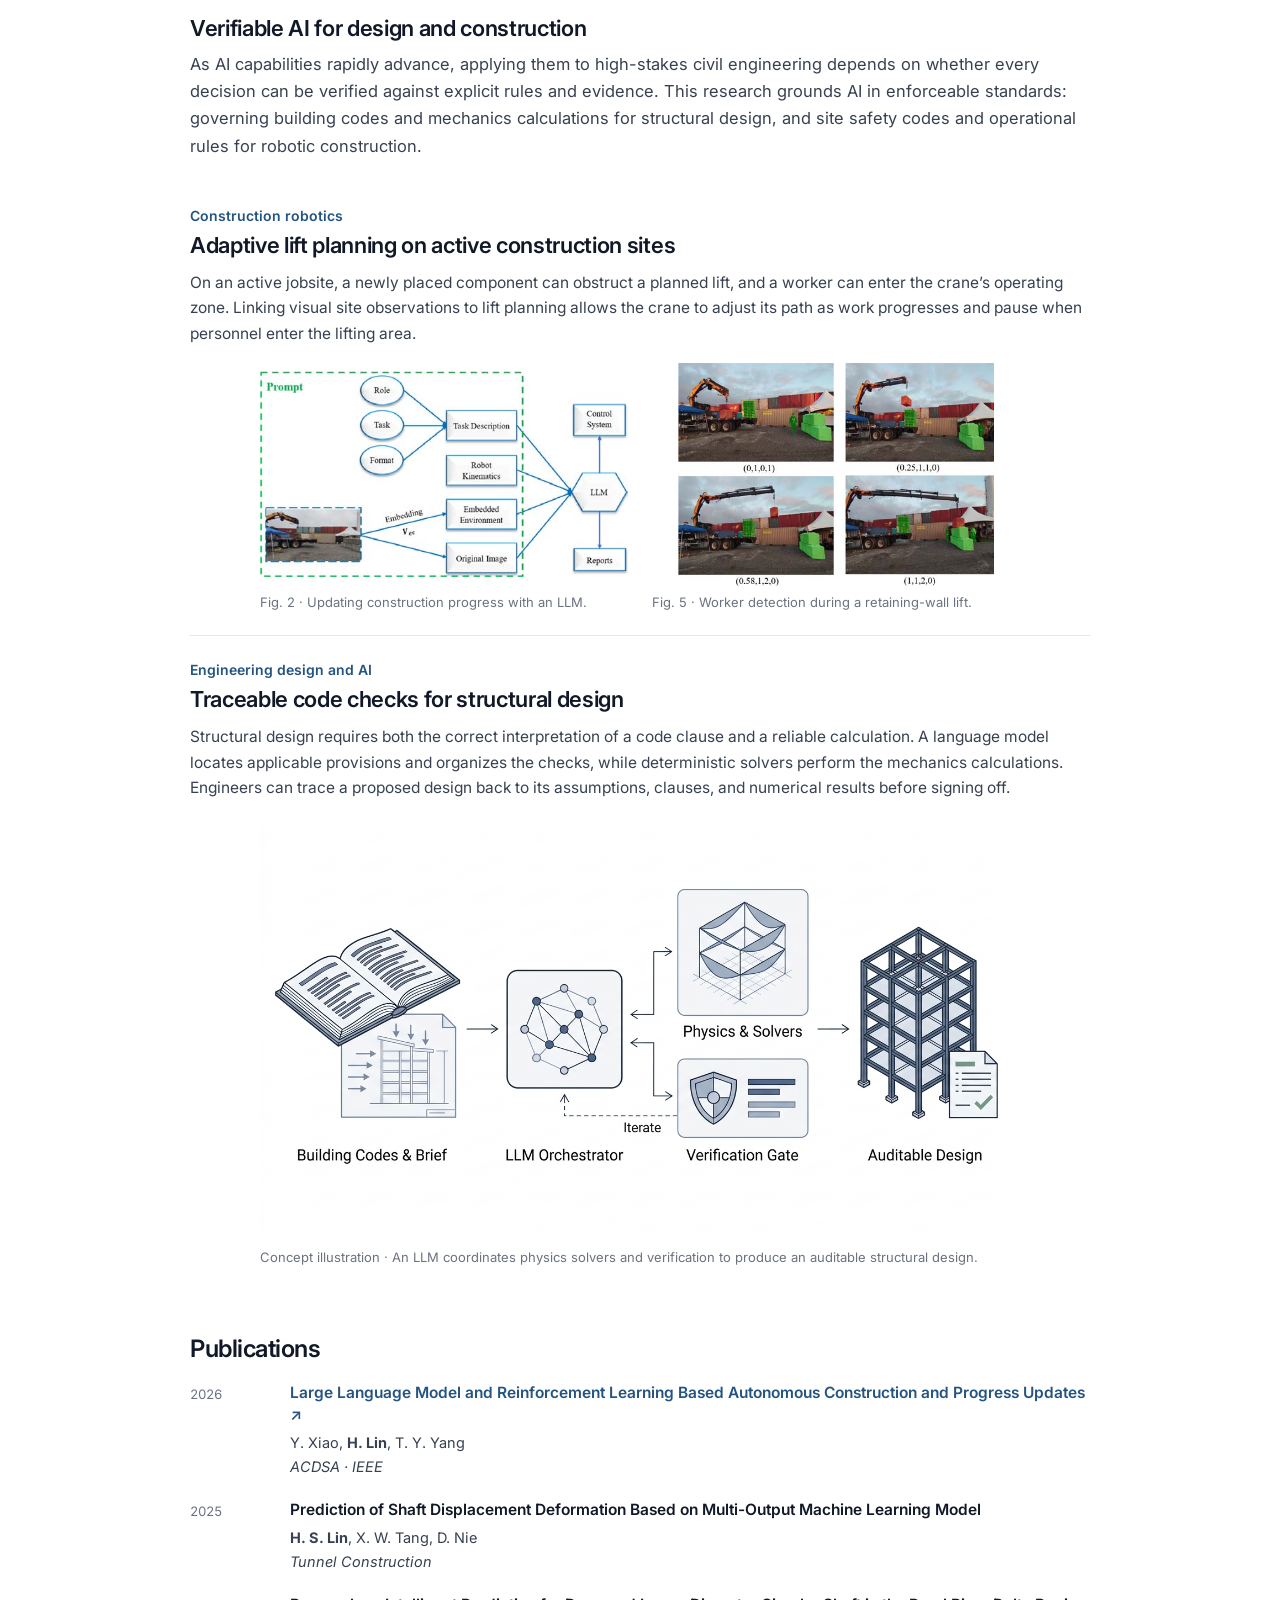
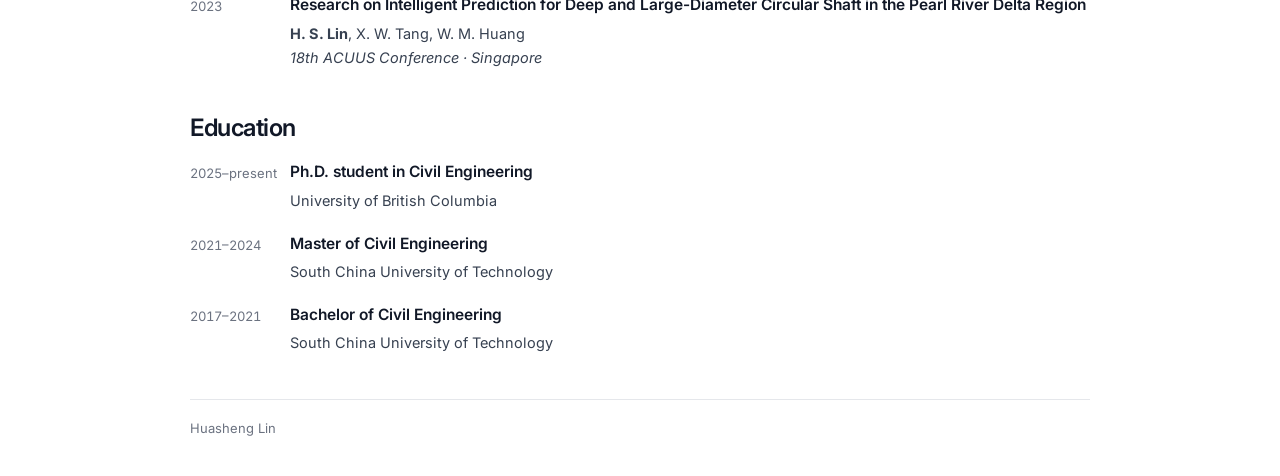
==== commit b1ca4283: "Refine Research Focus summaries around physics-informed decoupling and enforceable safety/building c" ====
--- a/index.html
+++ b/index.html
@@ -2,4 +2,4 @@
 
 <html lang="en"><head><meta charset="utf-8"/><meta content="width=device-width, initial-scale=1" name="viewport"/><title>Huasheng Lin | Civil Engineering at UBC</title><meta content="Research and publications by Huasheng Lin on structural monitoring, construction robotics and building simulation." name="description"/><link rel="preconnect" href="https://fonts.googleapis.com"/><link rel="preconnect" href="https://fonts.gstatic.com" crossorigin/><link href="https://fonts.googleapis.com/css2?family=Inter:wght@400;500;600&display=swap" rel="stylesheet"/><link href="styles.css?v=3" rel="stylesheet"/></head><body><div class="page">
 <section class="hero" id="profile"><div class="hero-top"><div class="hero-left"><h1>Huasheng Lin</h1><p class="affil">Ph.D. student in Civil Engineering</p><p class="email-line"><button class="copy-email" type="button" data-email="huasheng@student.ubc.ca" title="Click to copy email">huasheng@student.ubc.ca</button><span class="copy-status" aria-live="polite"></span></p></div><div class="hero-right"><p class="university">University of British Columbia</p><p class="location">Vancouver, Canada</p><div class="links"><a href="https://scholar.google.com/citations?user=pujzl28AAAAJ&amp;hl=en">Google Scholar</a><a href="https://github.com/huashenglin97-glitch">GitHub</a></div></div></div><nav><a href="#research">Research</a><a href="#papers">Publications</a><a href="#education">Education</a><a href="zh.html" lang="zh">中文</a></nav></section><main>
-<section class="row" id="research"><h2>Research Focus</h2><div><section class="theme-group"><h3>Sparse sensing and spatial reconstruction</h3><p class="summary">Sparse observations leave gaps in our understanding of how buildings move and how heat and air circulate indoors. Structural mechanics and heat-transfer physics help connect measurements taken at a few locations to conditions across a floor or room.</p><article class="project" id="structures"><h4>Structural monitoring</h4><h5>Three-dimensional floor motion during earthquakes</h5><p>Wiring every floor is rarely practical, and a single camera view can make translation and torsion difficult to distinguish. Combining synchronized views with structural mechanics allows engineers to recover how each floor moves and twists during shaking.</p><figure id="experiment"><video aria-label="Fourth-floor structural response" controls="" playsinline="" poster="assets/shm_4floor_poster.png" preload="none"><source src="assets/shm_4floor_tracking.mp4" type="video/mp4"/></video><figcaption>Floor 4 · Three camera views, displacement (mm) and torsion (mrad).</figcaption></figure></article><article class="project" id="buildings"><h4>Building physics</h4><h5>Three-dimensional reconstruction of indoor thermal environments</h5><p>A few wall thermostats reveal little about temperature and airflow where people sit and work. Interpolating their readings alone cannot capture the influence of room geometry and heat transfer. Combining 3D room reconstruction with sparse measurements makes it possible to map conditions throughout the occupied space and inform operating decisions that balance comfort and energy use.</p><figure><a href="assets/room129-air-temperature-velocity.png"><img alt="Room 129. From left to right: connected air domain, temperature field, and air velocity field." loading="lazy" src="assets/room129-air-temperature-velocity.png"/></a><figcaption>Room 129. From left to right: connected air domain, temperature field, and air velocity field.</figcaption></figure></article></section><section class="theme-group"><h3>Verifiable AI for design and construction</h3><p class="summary">Design and construction decisions depend on evidence that engineers can check. This research connects AI to the relevant evidence: governing code provisions and structural calculations for design, and changing site conditions for construction.</p><article class="project" id="robotics"><h4>Construction robotics</h4><h5>Adaptive lift planning on active construction sites</h5><p>On an active jobsite, a newly placed component can obstruct a planned lift, and a worker can enter the crane’s operating zone. Linking visual site observations to lift planning allows the crane to adjust its path as work progresses and pause when personnel enter the lifting area.</p><div class="robotics-pair"><figure><a href="assets/progress-pipeline.jpg"><img alt="Fig. 2 · Updating construction progress with an LLM." loading="lazy" src="assets/progress-pipeline.jpg"/></a><figcaption>Fig. 2 · Updating construction progress with an LLM.</figcaption></figure><figure><a href="assets/worker-detection.jpg"><img alt="Fig. 5 · Worker detection during a retaining-wall lift." loading="lazy" src="assets/worker-detection.jpg"/></a><figcaption>Fig. 5 · Worker detection during a retaining-wall lift.</figcaption></figure></div></article><article class="project" id="design"><h4>Engineering design and AI</h4><h5>Traceable code checks for structural design</h5><p>Structural design requires both the correct interpretation of a code clause and a reliable calculation. A language model locates applicable provisions and organizes the checks, while deterministic solvers perform the mechanics calculations. Engineers can trace a proposed design back to its assumptions, clauses, and numerical results before signing off.</p><figure><a href="assets/auditable-design.png"><img alt="Concept illustration · An LLM coordinates physics solvers and verification to produce an auditable structural design." loading="lazy" src="assets/auditable-design.png"/></a><figcaption>Concept illustration · An LLM coordinates physics solvers and verification to produce an auditable structural design.</figcaption></figure></article></section></div></section><section class="row" id="papers"><h2>Publications</h2><div><article class="pub"><small>2026</small><div><h3><a href="https://doi.org/10.1109/ACDSA67686.2026.11468021">Large Language Model and Reinforcement Learning Based Autonomous Construction and Progress Updates ↗</a></h3><p>Y. Xiao, <b>H. Lin</b>, T. Y. Yang<br/><i>ACDSA · IEEE</i></p></div></article><article class="pub"><small>2025</small><div><h3>Prediction of Shaft Displacement Deformation Based on Multi-Output Machine Learning Model</h3><p><b>H. S. Lin</b>, X. W. Tang, D. Nie<br/><i>Tunnel Construction</i></p></div></article><article class="pub"><small>2023</small><div><h3>Research on Intelligent Prediction for Deep and Large-Diameter Circular Shaft in the Pearl River Delta Region</h3><p><b>H. S. Lin</b>, X. W. Tang, W. M. Huang<br/><i>18th ACUUS Conference · Singapore</i></p></div></article></div></section><section class="row" id="education"><h2>Education</h2><div><article class="pub"><small>2025–present</small><div><h3>Ph.D. student in Civil Engineering</h3><p>University of British Columbia</p></div></article><article class="pub"><small>2021–2024</small><div><h3>Master of Civil Engineering</h3><p>South China University of Technology</p></div></article><article class="pub"><small>2017–2021</small><div><h3>Bachelor of Civil Engineering</h3><p>South China University of Technology</p></div></article></div></section></main><footer>Huasheng Lin</footer></div><script>document.querySelectorAll('.copy-email').forEach(b=>b.addEventListener('click',async()=>{const e=b.dataset.email,s=b.nextElementSibling;try{await navigator.clipboard.writeText(e);}catch{const t=document.createElement('textarea');t.value=e;document.body.appendChild(t);t.select();document.execCommand('copy');t.remove();}if(s){s.textContent='Copied';clearTimeout(b._t);b._t=setTimeout(()=>{s.textContent='';},1600);}}));</script></body></html>+<section class="row" id="research"><h2>Research Focus</h2><div><section class="theme-group"><h3>Sparse sensing and spatial reconstruction</h3><p class="summary">Real-world building observations are inherently sparse and physically coupled — mixing structural translation with torsion, or local thermostat readings with complex room-scale airflow and heat transfer. By embedding physical priors, this work decouples these overlapping effects to reconstruct full 3D motion and indoor environmental fields from minimal sensors.</p><article class="project" id="structures"><h4>Structural monitoring</h4><h5>Three-dimensional floor motion during earthquakes</h5><p>Wiring every floor is rarely practical, and a single camera view can make translation and torsion difficult to distinguish. Combining synchronized views with structural mechanics allows engineers to recover how each floor moves and twists during shaking.</p><figure id="experiment"><video aria-label="Fourth-floor structural response" controls="" playsinline="" poster="assets/shm_4floor_poster.png" preload="none"><source src="assets/shm_4floor_tracking.mp4" type="video/mp4"/></video><figcaption>Floor 4 · Three camera views, displacement (mm) and torsion (mrad).</figcaption></figure></article><article class="project" id="buildings"><h4>Building physics</h4><h5>Three-dimensional reconstruction of indoor thermal environments</h5><p>A few wall thermostats reveal little about temperature and airflow where people sit and work. Interpolating their readings alone cannot capture the influence of room geometry and heat transfer. Combining 3D room reconstruction with sparse measurements makes it possible to map conditions throughout the occupied space and inform operating decisions that balance comfort and energy use.</p><figure><a href="assets/room129-air-temperature-velocity.png"><img alt="Room 129. From left to right: connected air domain, temperature field, and air velocity field." loading="lazy" src="assets/room129-air-temperature-velocity.png"/></a><figcaption>Room 129. From left to right: connected air domain, temperature field, and air velocity field.</figcaption></figure></article></section><section class="theme-group"><h3>Verifiable AI for design and construction</h3><p class="summary">As AI capabilities rapidly advance, applying them to high-stakes civil engineering depends on whether every decision can be verified against explicit rules and evidence. This research grounds AI in enforceable standards: governing building codes and mechanics calculations for structural design, and site safety codes and operational rules for robotic construction.</p><article class="project" id="robotics"><h4>Construction robotics</h4><h5>Adaptive lift planning on active construction sites</h5><p>On an active jobsite, a newly placed component can obstruct a planned lift, and a worker can enter the crane’s operating zone. Linking visual site observations to lift planning allows the crane to adjust its path as work progresses and pause when personnel enter the lifting area.</p><div class="robotics-pair"><figure><a href="assets/progress-pipeline.jpg"><img alt="Fig. 2 · Updating construction progress with an LLM." loading="lazy" src="assets/progress-pipeline.jpg"/></a><figcaption>Fig. 2 · Updating construction progress with an LLM.</figcaption></figure><figure><a href="assets/worker-detection.jpg"><img alt="Fig. 5 · Worker detection during a retaining-wall lift." loading="lazy" src="assets/worker-detection.jpg"/></a><figcaption>Fig. 5 · Worker detection during a retaining-wall lift.</figcaption></figure></div></article><article class="project" id="design"><h4>Engineering design and AI</h4><h5>Traceable code checks for structural design</h5><p>Structural design requires both the correct interpretation of a code clause and a reliable calculation. A language model locates applicable provisions and organizes the checks, while deterministic solvers perform the mechanics calculations. Engineers can trace a proposed design back to its assumptions, clauses, and numerical results before signing off.</p><figure><a href="assets/auditable-design.png"><img alt="Concept illustration · An LLM coordinates physics solvers and verification to produce an auditable structural design." loading="lazy" src="assets/auditable-design.png"/></a><figcaption>Concept illustration · An LLM coordinates physics solvers and verification to produce an auditable structural design.</figcaption></figure></article></section></div></section><section class="row" id="papers"><h2>Publications</h2><div><article class="pub"><small>2026</small><div><h3><a href="https://doi.org/10.1109/ACDSA67686.2026.11468021">Large Language Model and Reinforcement Learning Based Autonomous Construction and Progress Updates ↗</a></h3><p>Y. Xiao, <b>H. Lin</b>, T. Y. Yang<br/><i>ACDSA · IEEE</i></p></div></article><article class="pub"><small>2025</small><div><h3>Prediction of Shaft Displacement Deformation Based on Multi-Output Machine Learning Model</h3><p><b>H. S. Lin</b>, X. W. Tang, D. Nie<br/><i>Tunnel Construction</i></p></div></article><article class="pub"><small>2023</small><div><h3>Research on Intelligent Prediction for Deep and Large-Diameter Circular Shaft in the Pearl River Delta Region</h3><p><b>H. S. Lin</b>, X. W. Tang, W. M. Huang<br/><i>18th ACUUS Conference · Singapore</i></p></div></article></div></section><section class="row" id="education"><h2>Education</h2><div><article class="pub"><small>2025–present</small><div><h3>Ph.D. student in Civil Engineering</h3><p>University of British Columbia</p></div></article><article class="pub"><small>2021–2024</small><div><h3>Master of Civil Engineering</h3><p>South China University of Technology</p></div></article><article class="pub"><small>2017–2021</small><div><h3>Bachelor of Civil Engineering</h3><p>South China University of Technology</p></div></article></div></section></main><footer>Huasheng Lin</footer></div><script>document.querySelectorAll('.copy-email').forEach(b=>b.addEventListener('click',async()=>{const e=b.dataset.email,s=b.nextElementSibling;try{await navigator.clipboard.writeText(e);}catch{const t=document.createElement('textarea');t.value=e;document.body.appendChild(t);t.select();document.execCommand('copy');t.remove();}if(s){s.textContent='Copied';clearTimeout(b._t);b._t=setTimeout(()=>{s.textContent='';},1600);}}));</script></body></html>
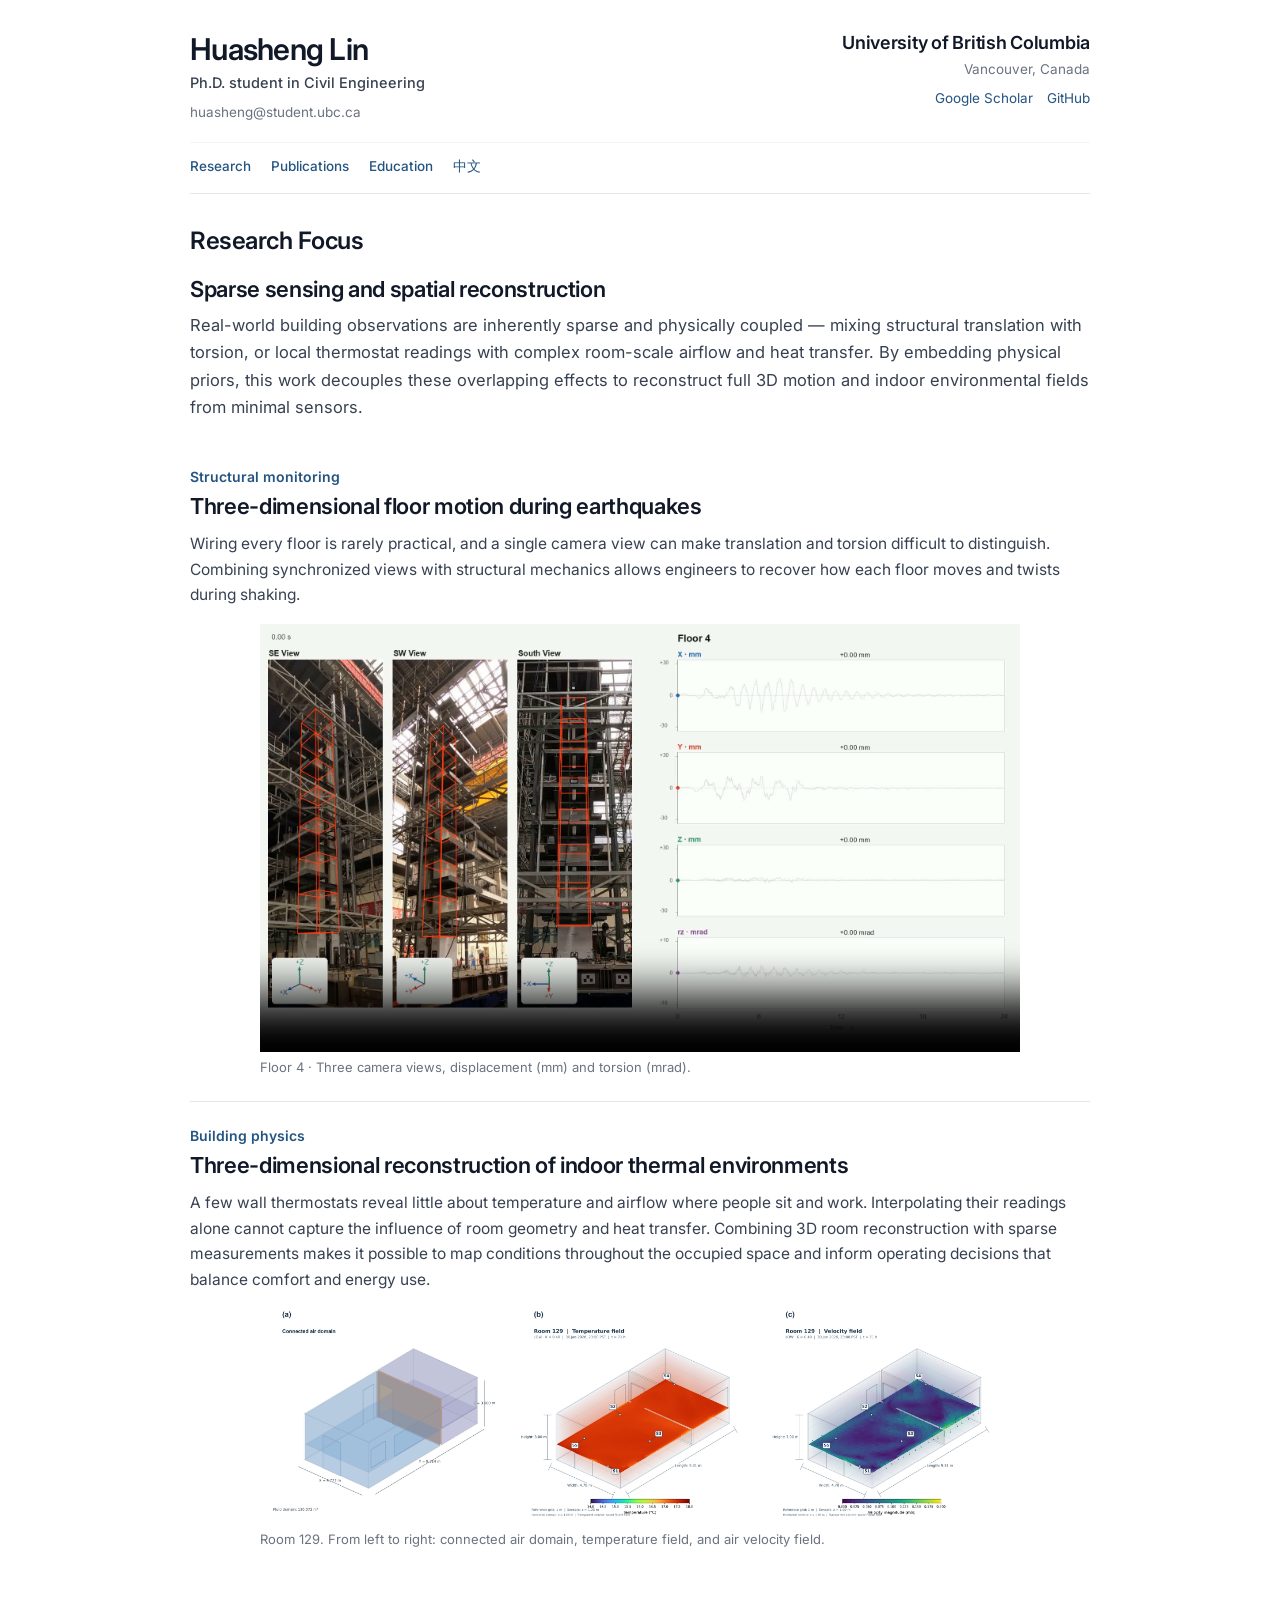
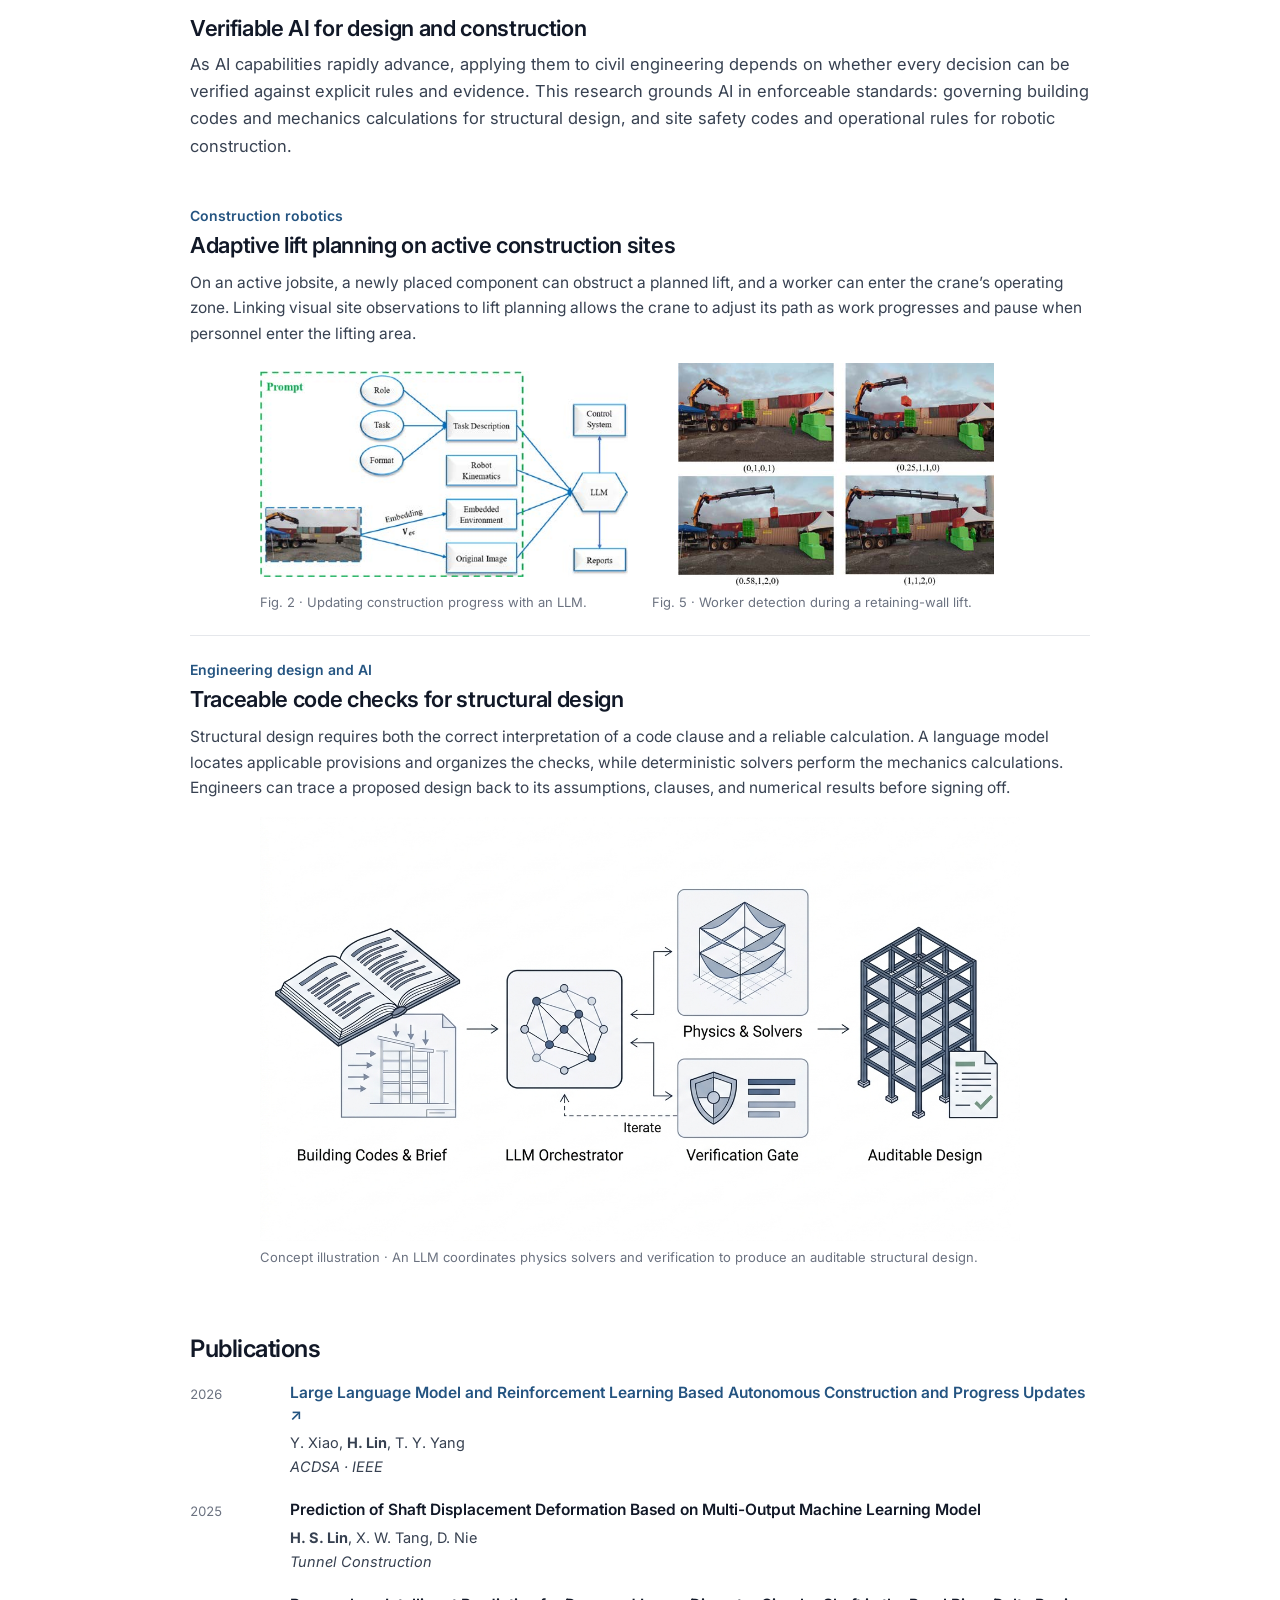
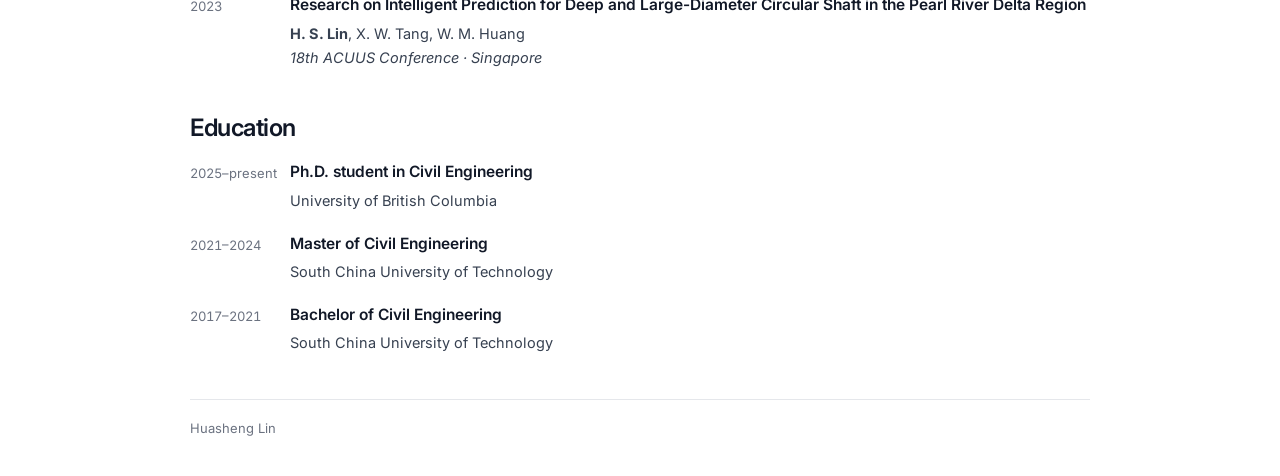
==== commit 2af65fba: "Remove 'high-stakes' phrasing from Research Focus" ====
--- a/index.html
+++ b/index.html
@@ -2,4 +2,4 @@
 
 <html lang="en"><head><meta charset="utf-8"/><meta content="width=device-width, initial-scale=1" name="viewport"/><title>Huasheng Lin | Civil Engineering at UBC</title><meta content="Research and publications by Huasheng Lin on structural monitoring, construction robotics and building simulation." name="description"/><link rel="preconnect" href="https://fonts.googleapis.com"/><link rel="preconnect" href="https://fonts.gstatic.com" crossorigin/><link href="https://fonts.googleapis.com/css2?family=Inter:wght@400;500;600&display=swap" rel="stylesheet"/><link href="styles.css?v=3" rel="stylesheet"/></head><body><div class="page">
 <section class="hero" id="profile"><div class="hero-top"><div class="hero-left"><h1>Huasheng Lin</h1><p class="affil">Ph.D. student in Civil Engineering</p><p class="email-line"><button class="copy-email" type="button" data-email="huasheng@student.ubc.ca" title="Click to copy email">huasheng@student.ubc.ca</button><span class="copy-status" aria-live="polite"></span></p></div><div class="hero-right"><p class="university">University of British Columbia</p><p class="location">Vancouver, Canada</p><div class="links"><a href="https://scholar.google.com/citations?user=pujzl28AAAAJ&amp;hl=en">Google Scholar</a><a href="https://github.com/huashenglin97-glitch">GitHub</a></div></div></div><nav><a href="#research">Research</a><a href="#papers">Publications</a><a href="#education">Education</a><a href="zh.html" lang="zh">中文</a></nav></section><main>
-<section class="row" id="research"><h2>Research Focus</h2><div><section class="theme-group"><h3>Sparse sensing and spatial reconstruction</h3><p class="summary">Real-world building observations are inherently sparse and physically coupled — mixing structural translation with torsion, or local thermostat readings with complex room-scale airflow and heat transfer. By embedding physical priors, this work decouples these overlapping effects to reconstruct full 3D motion and indoor environmental fields from minimal sensors.</p><article class="project" id="structures"><h4>Structural monitoring</h4><h5>Three-dimensional floor motion during earthquakes</h5><p>Wiring every floor is rarely practical, and a single camera view can make translation and torsion difficult to distinguish. Combining synchronized views with structural mechanics allows engineers to recover how each floor moves and twists during shaking.</p><figure id="experiment"><video aria-label="Fourth-floor structural response" controls="" playsinline="" poster="assets/shm_4floor_poster.png" preload="none"><source src="assets/shm_4floor_tracking.mp4" type="video/mp4"/></video><figcaption>Floor 4 · Three camera views, displacement (mm) and torsion (mrad).</figcaption></figure></article><article class="project" id="buildings"><h4>Building physics</h4><h5>Three-dimensional reconstruction of indoor thermal environments</h5><p>A few wall thermostats reveal little about temperature and airflow where people sit and work. Interpolating their readings alone cannot capture the influence of room geometry and heat transfer. Combining 3D room reconstruction with sparse measurements makes it possible to map conditions throughout the occupied space and inform operating decisions that balance comfort and energy use.</p><figure><a href="assets/room129-air-temperature-velocity.png"><img alt="Room 129. From left to right: connected air domain, temperature field, and air velocity field." loading="lazy" src="assets/room129-air-temperature-velocity.png"/></a><figcaption>Room 129. From left to right: connected air domain, temperature field, and air velocity field.</figcaption></figure></article></section><section class="theme-group"><h3>Verifiable AI for design and construction</h3><p class="summary">As AI capabilities rapidly advance, applying them to high-stakes civil engineering depends on whether every decision can be verified against explicit rules and evidence. This research grounds AI in enforceable standards: governing building codes and mechanics calculations for structural design, and site safety codes and operational rules for robotic construction.</p><article class="project" id="robotics"><h4>Construction robotics</h4><h5>Adaptive lift planning on active construction sites</h5><p>On an active jobsite, a newly placed component can obstruct a planned lift, and a worker can enter the crane’s operating zone. Linking visual site observations to lift planning allows the crane to adjust its path as work progresses and pause when personnel enter the lifting area.</p><div class="robotics-pair"><figure><a href="assets/progress-pipeline.jpg"><img alt="Fig. 2 · Updating construction progress with an LLM." loading="lazy" src="assets/progress-pipeline.jpg"/></a><figcaption>Fig. 2 · Updating construction progress with an LLM.</figcaption></figure><figure><a href="assets/worker-detection.jpg"><img alt="Fig. 5 · Worker detection during a retaining-wall lift." loading="lazy" src="assets/worker-detection.jpg"/></a><figcaption>Fig. 5 · Worker detection during a retaining-wall lift.</figcaption></figure></div></article><article class="project" id="design"><h4>Engineering design and AI</h4><h5>Traceable code checks for structural design</h5><p>Structural design requires both the correct interpretation of a code clause and a reliable calculation. A language model locates applicable provisions and organizes the checks, while deterministic solvers perform the mechanics calculations. Engineers can trace a proposed design back to its assumptions, clauses, and numerical results before signing off.</p><figure><a href="assets/auditable-design.png"><img alt="Concept illustration · An LLM coordinates physics solvers and verification to produce an auditable structural design." loading="lazy" src="assets/auditable-design.png"/></a><figcaption>Concept illustration · An LLM coordinates physics solvers and verification to produce an auditable structural design.</figcaption></figure></article></section></div></section><section class="row" id="papers"><h2>Publications</h2><div><article class="pub"><small>2026</small><div><h3><a href="https://doi.org/10.1109/ACDSA67686.2026.11468021">Large Language Model and Reinforcement Learning Based Autonomous Construction and Progress Updates ↗</a></h3><p>Y. Xiao, <b>H. Lin</b>, T. Y. Yang<br/><i>ACDSA · IEEE</i></p></div></article><article class="pub"><small>2025</small><div><h3>Prediction of Shaft Displacement Deformation Based on Multi-Output Machine Learning Model</h3><p><b>H. S. Lin</b>, X. W. Tang, D. Nie<br/><i>Tunnel Construction</i></p></div></article><article class="pub"><small>2023</small><div><h3>Research on Intelligent Prediction for Deep and Large-Diameter Circular Shaft in the Pearl River Delta Region</h3><p><b>H. S. Lin</b>, X. W. Tang, W. M. Huang<br/><i>18th ACUUS Conference · Singapore</i></p></div></article></div></section><section class="row" id="education"><h2>Education</h2><div><article class="pub"><small>2025–present</small><div><h3>Ph.D. student in Civil Engineering</h3><p>University of British Columbia</p></div></article><article class="pub"><small>2021–2024</small><div><h3>Master of Civil Engineering</h3><p>South China University of Technology</p></div></article><article class="pub"><small>2017–2021</small><div><h3>Bachelor of Civil Engineering</h3><p>South China University of Technology</p></div></article></div></section></main><footer>Huasheng Lin</footer></div><script>document.querySelectorAll('.copy-email').forEach(b=>b.addEventListener('click',async()=>{const e=b.dataset.email,s=b.nextElementSibling;try{await navigator.clipboard.writeText(e);}catch{const t=document.createElement('textarea');t.value=e;document.body.appendChild(t);t.select();document.execCommand('copy');t.remove();}if(s){s.textContent='Copied';clearTimeout(b._t);b._t=setTimeout(()=>{s.textContent='';},1600);}}));</script></body></html>+<section class="row" id="research"><h2>Research Focus</h2><div><section class="theme-group"><h3>Sparse sensing and spatial reconstruction</h3><p class="summary">Real-world building observations are inherently sparse and physically coupled — mixing structural translation with torsion, or local thermostat readings with complex room-scale airflow and heat transfer. By embedding physical priors, this work decouples these overlapping effects to reconstruct full 3D motion and indoor environmental fields from minimal sensors.</p><article class="project" id="structures"><h4>Structural monitoring</h4><h5>Three-dimensional floor motion during earthquakes</h5><p>Wiring every floor is rarely practical, and a single camera view can make translation and torsion difficult to distinguish. Combining synchronized views with structural mechanics allows engineers to recover how each floor moves and twists during shaking.</p><figure id="experiment"><video aria-label="Fourth-floor structural response" controls="" playsinline="" poster="assets/shm_4floor_poster.png" preload="none"><source src="assets/shm_4floor_tracking.mp4" type="video/mp4"/></video><figcaption>Floor 4 · Three camera views, displacement (mm) and torsion (mrad).</figcaption></figure></article><article class="project" id="buildings"><h4>Building physics</h4><h5>Three-dimensional reconstruction of indoor thermal environments</h5><p>A few wall thermostats reveal little about temperature and airflow where people sit and work. Interpolating their readings alone cannot capture the influence of room geometry and heat transfer. Combining 3D room reconstruction with sparse measurements makes it possible to map conditions throughout the occupied space and inform operating decisions that balance comfort and energy use.</p><figure><a href="assets/room129-air-temperature-velocity.png"><img alt="Room 129. From left to right: connected air domain, temperature field, and air velocity field." loading="lazy" src="assets/room129-air-temperature-velocity.png"/></a><figcaption>Room 129. From left to right: connected air domain, temperature field, and air velocity field.</figcaption></figure></article></section><section class="theme-group"><h3>Verifiable AI for design and construction</h3><p class="summary">As AI capabilities rapidly advance, applying them to civil engineering depends on whether every decision can be verified against explicit rules and evidence. This research grounds AI in enforceable standards: governing building codes and mechanics calculations for structural design, and site safety codes and operational rules for robotic construction.</p><article class="project" id="robotics"><h4>Construction robotics</h4><h5>Adaptive lift planning on active construction sites</h5><p>On an active jobsite, a newly placed component can obstruct a planned lift, and a worker can enter the crane’s operating zone. Linking visual site observations to lift planning allows the crane to adjust its path as work progresses and pause when personnel enter the lifting area.</p><div class="robotics-pair"><figure><a href="assets/progress-pipeline.jpg"><img alt="Fig. 2 · Updating construction progress with an LLM." loading="lazy" src="assets/progress-pipeline.jpg"/></a><figcaption>Fig. 2 · Updating construction progress with an LLM.</figcaption></figure><figure><a href="assets/worker-detection.jpg"><img alt="Fig. 5 · Worker detection during a retaining-wall lift." loading="lazy" src="assets/worker-detection.jpg"/></a><figcaption>Fig. 5 · Worker detection during a retaining-wall lift.</figcaption></figure></div></article><article class="project" id="design"><h4>Engineering design and AI</h4><h5>Traceable code checks for structural design</h5><p>Structural design requires both the correct interpretation of a code clause and a reliable calculation. A language model locates applicable provisions and organizes the checks, while deterministic solvers perform the mechanics calculations. Engineers can trace a proposed design back to its assumptions, clauses, and numerical results before signing off.</p><figure><a href="assets/auditable-design.png"><img alt="Concept illustration · An LLM coordinates physics solvers and verification to produce an auditable structural design." loading="lazy" src="assets/auditable-design.png"/></a><figcaption>Concept illustration · An LLM coordinates physics solvers and verification to produce an auditable structural design.</figcaption></figure></article></section></div></section><section class="row" id="papers"><h2>Publications</h2><div><article class="pub"><small>2026</small><div><h3><a href="https://doi.org/10.1109/ACDSA67686.2026.11468021">Large Language Model and Reinforcement Learning Based Autonomous Construction and Progress Updates ↗</a></h3><p>Y. Xiao, <b>H. Lin</b>, T. Y. Yang<br/><i>ACDSA · IEEE</i></p></div></article><article class="pub"><small>2025</small><div><h3>Prediction of Shaft Displacement Deformation Based on Multi-Output Machine Learning Model</h3><p><b>H. S. Lin</b>, X. W. Tang, D. Nie<br/><i>Tunnel Construction</i></p></div></article><article class="pub"><small>2023</small><div><h3>Research on Intelligent Prediction for Deep and Large-Diameter Circular Shaft in the Pearl River Delta Region</h3><p><b>H. S. Lin</b>, X. W. Tang, W. M. Huang<br/><i>18th ACUUS Conference · Singapore</i></p></div></article></div></section><section class="row" id="education"><h2>Education</h2><div><article class="pub"><small>2025–present</small><div><h3>Ph.D. student in Civil Engineering</h3><p>University of British Columbia</p></div></article><article class="pub"><small>2021–2024</small><div><h3>Master of Civil Engineering</h3><p>South China University of Technology</p></div></article><article class="pub"><small>2017–2021</small><div><h3>Bachelor of Civil Engineering</h3><p>South China University of Technology</p></div></article></div></section></main><footer>Huasheng Lin</footer></div><script>document.querySelectorAll('.copy-email').forEach(b=>b.addEventListener('click',async()=>{const e=b.dataset.email,s=b.nextElementSibling;try{await navigator.clipboard.writeText(e);}catch{const t=document.createElement('textarea');t.value=e;document.body.appendChild(t);t.select();document.execCommand('copy');t.remove();}if(s){s.textContent='Copied';clearTimeout(b._t);b._t=setTimeout(()=>{s.textContent='';},1600);}}));</script></body></html>
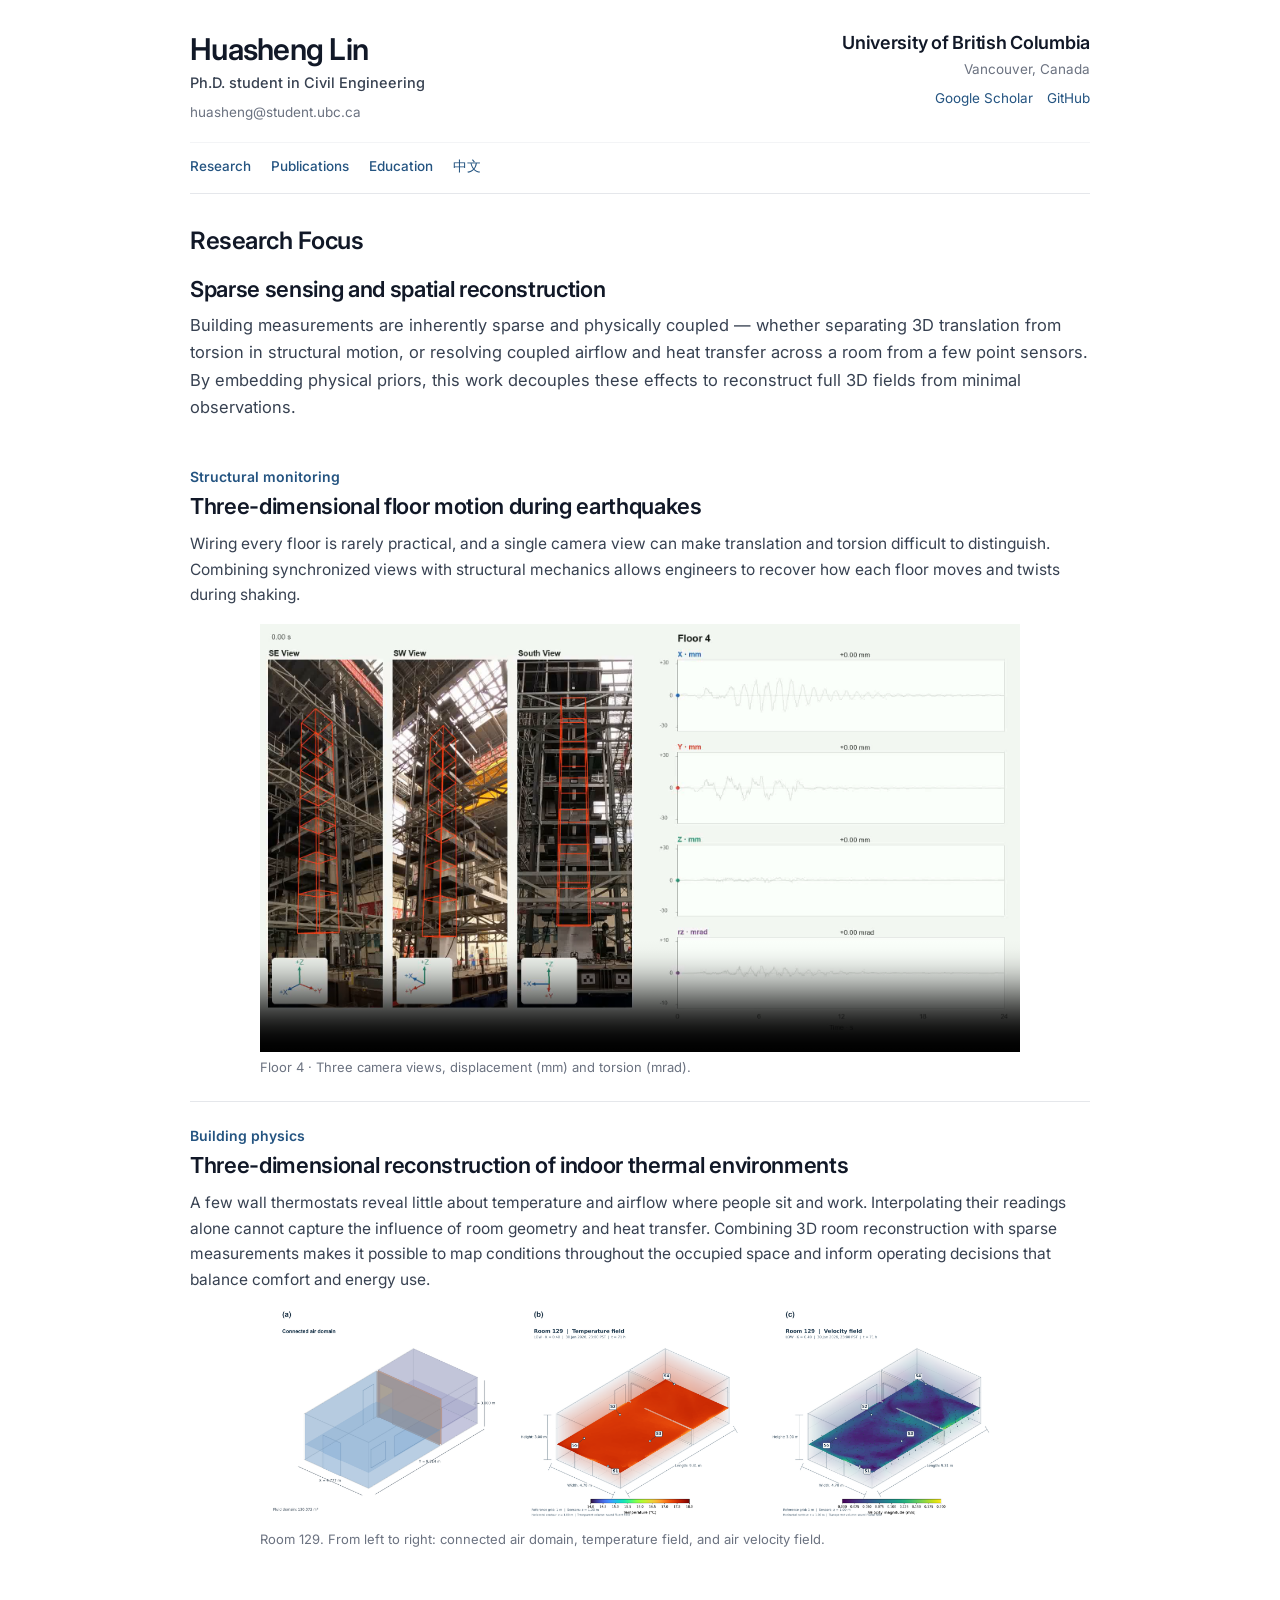
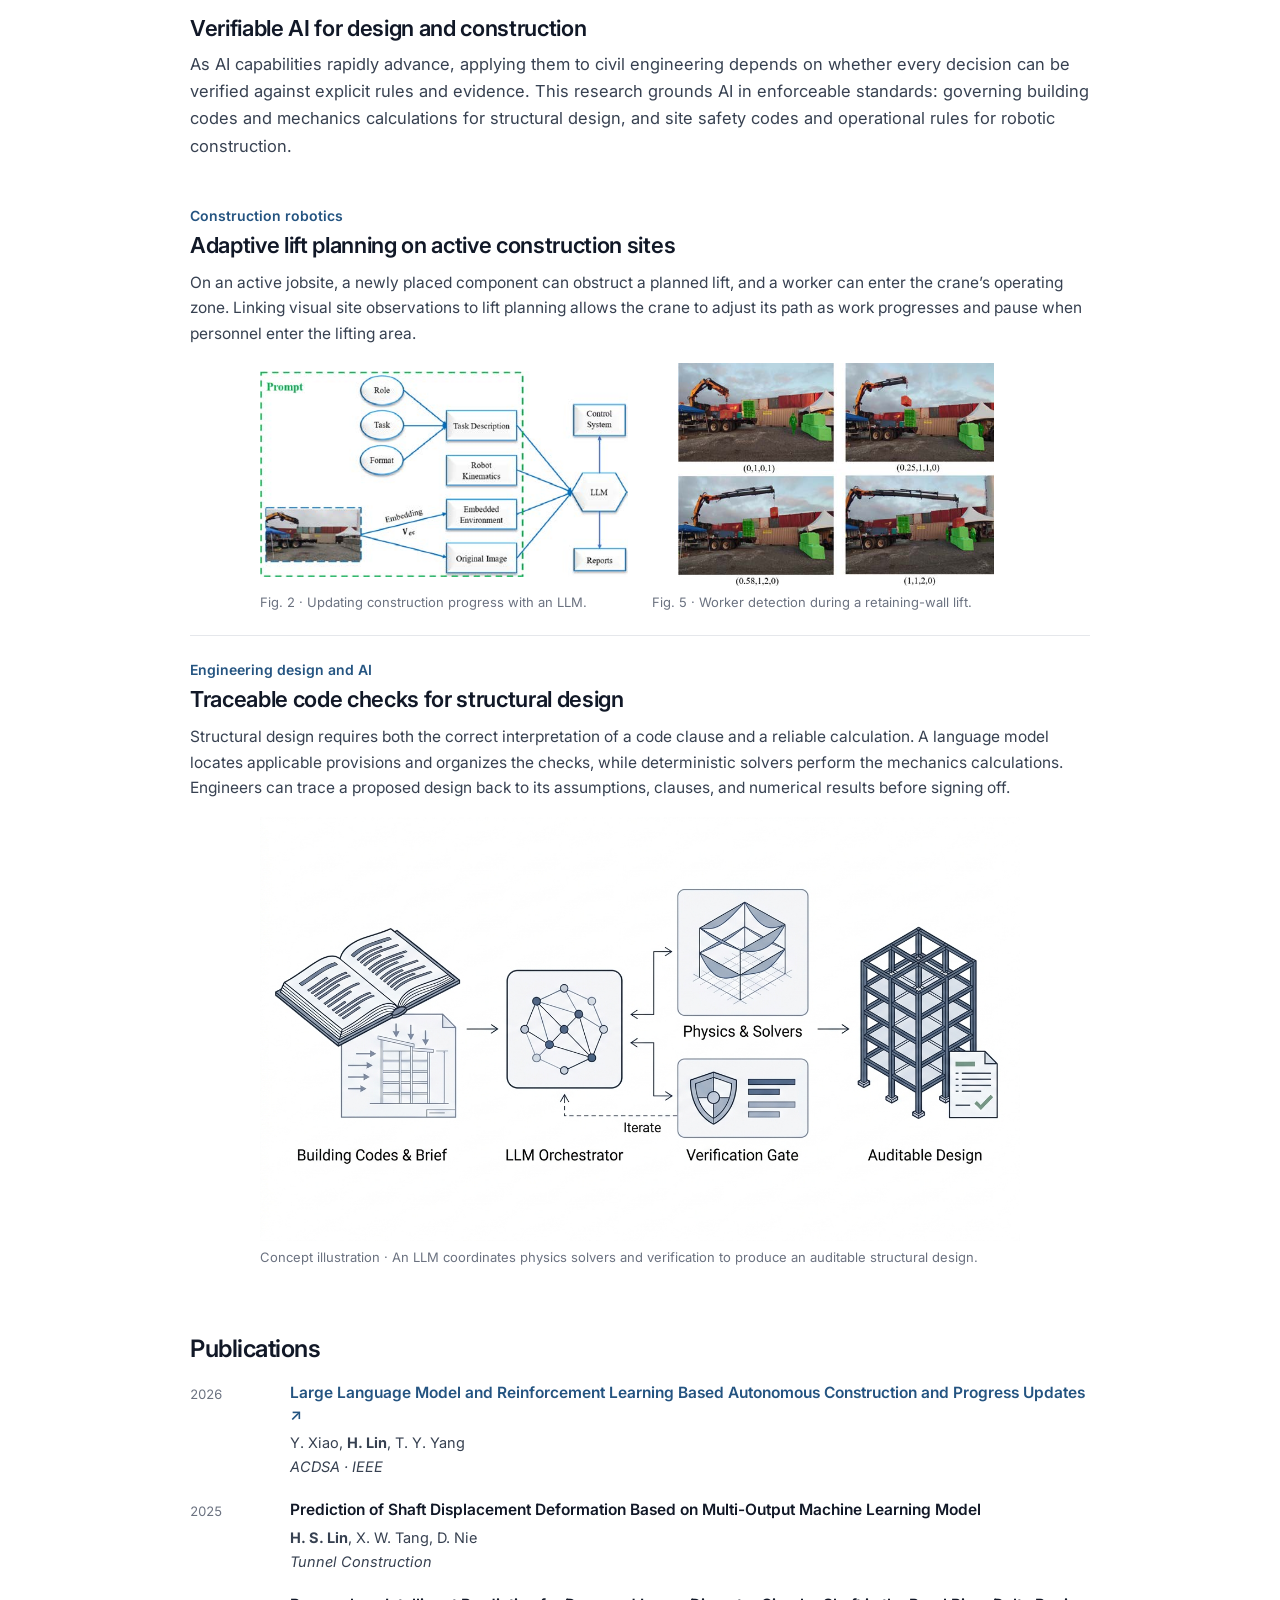
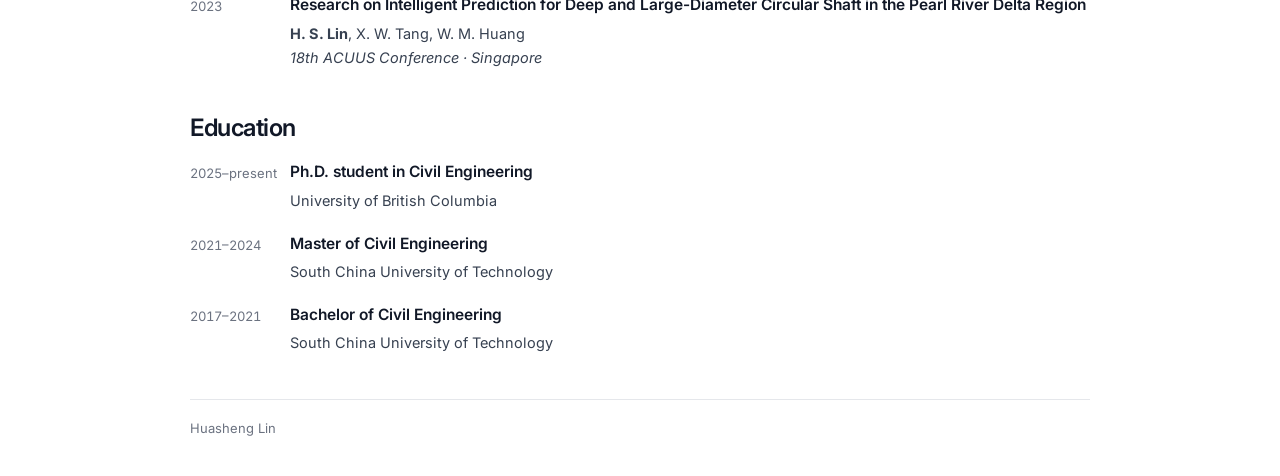
==== commit 776caad2: "Update sparse sensing summary to Option B in EN and ZH" ====
--- a/index.html
+++ b/index.html
@@ -2,4 +2,4 @@
 
 <html lang="en"><head><meta charset="utf-8"/><meta content="width=device-width, initial-scale=1" name="viewport"/><title>Huasheng Lin | Civil Engineering at UBC</title><meta content="Research and publications by Huasheng Lin on structural monitoring, construction robotics and building simulation." name="description"/><link rel="preconnect" href="https://fonts.googleapis.com"/><link rel="preconnect" href="https://fonts.gstatic.com" crossorigin/><link href="https://fonts.googleapis.com/css2?family=Inter:wght@400;500;600&display=swap" rel="stylesheet"/><link href="styles.css?v=3" rel="stylesheet"/></head><body><div class="page">
 <section class="hero" id="profile"><div class="hero-top"><div class="hero-left"><h1>Huasheng Lin</h1><p class="affil">Ph.D. student in Civil Engineering</p><p class="email-line"><button class="copy-email" type="button" data-email="huasheng@student.ubc.ca" title="Click to copy email">huasheng@student.ubc.ca</button><span class="copy-status" aria-live="polite"></span></p></div><div class="hero-right"><p class="university">University of British Columbia</p><p class="location">Vancouver, Canada</p><div class="links"><a href="https://scholar.google.com/citations?user=pujzl28AAAAJ&amp;hl=en">Google Scholar</a><a href="https://github.com/huashenglin97-glitch">GitHub</a></div></div></div><nav><a href="#research">Research</a><a href="#papers">Publications</a><a href="#education">Education</a><a href="zh.html" lang="zh">中文</a></nav></section><main>
-<section class="row" id="research"><h2>Research Focus</h2><div><section class="theme-group"><h3>Sparse sensing and spatial reconstruction</h3><p class="summary">Real-world building observations are inherently sparse and physically coupled — mixing structural translation with torsion, or local thermostat readings with complex room-scale airflow and heat transfer. By embedding physical priors, this work decouples these overlapping effects to reconstruct full 3D motion and indoor environmental fields from minimal sensors.</p><article class="project" id="structures"><h4>Structural monitoring</h4><h5>Three-dimensional floor motion during earthquakes</h5><p>Wiring every floor is rarely practical, and a single camera view can make translation and torsion difficult to distinguish. Combining synchronized views with structural mechanics allows engineers to recover how each floor moves and twists during shaking.</p><figure id="experiment"><video aria-label="Fourth-floor structural response" controls="" playsinline="" poster="assets/shm_4floor_poster.png" preload="none"><source src="assets/shm_4floor_tracking.mp4" type="video/mp4"/></video><figcaption>Floor 4 · Three camera views, displacement (mm) and torsion (mrad).</figcaption></figure></article><article class="project" id="buildings"><h4>Building physics</h4><h5>Three-dimensional reconstruction of indoor thermal environments</h5><p>A few wall thermostats reveal little about temperature and airflow where people sit and work. Interpolating their readings alone cannot capture the influence of room geometry and heat transfer. Combining 3D room reconstruction with sparse measurements makes it possible to map conditions throughout the occupied space and inform operating decisions that balance comfort and energy use.</p><figure><a href="assets/room129-air-temperature-velocity.png"><img alt="Room 129. From left to right: connected air domain, temperature field, and air velocity field." loading="lazy" src="assets/room129-air-temperature-velocity.png"/></a><figcaption>Room 129. From left to right: connected air domain, temperature field, and air velocity field.</figcaption></figure></article></section><section class="theme-group"><h3>Verifiable AI for design and construction</h3><p class="summary">As AI capabilities rapidly advance, applying them to civil engineering depends on whether every decision can be verified against explicit rules and evidence. This research grounds AI in enforceable standards: governing building codes and mechanics calculations for structural design, and site safety codes and operational rules for robotic construction.</p><article class="project" id="robotics"><h4>Construction robotics</h4><h5>Adaptive lift planning on active construction sites</h5><p>On an active jobsite, a newly placed component can obstruct a planned lift, and a worker can enter the crane’s operating zone. Linking visual site observations to lift planning allows the crane to adjust its path as work progresses and pause when personnel enter the lifting area.</p><div class="robotics-pair"><figure><a href="assets/progress-pipeline.jpg"><img alt="Fig. 2 · Updating construction progress with an LLM." loading="lazy" src="assets/progress-pipeline.jpg"/></a><figcaption>Fig. 2 · Updating construction progress with an LLM.</figcaption></figure><figure><a href="assets/worker-detection.jpg"><img alt="Fig. 5 · Worker detection during a retaining-wall lift." loading="lazy" src="assets/worker-detection.jpg"/></a><figcaption>Fig. 5 · Worker detection during a retaining-wall lift.</figcaption></figure></div></article><article class="project" id="design"><h4>Engineering design and AI</h4><h5>Traceable code checks for structural design</h5><p>Structural design requires both the correct interpretation of a code clause and a reliable calculation. A language model locates applicable provisions and organizes the checks, while deterministic solvers perform the mechanics calculations. Engineers can trace a proposed design back to its assumptions, clauses, and numerical results before signing off.</p><figure><a href="assets/auditable-design.png"><img alt="Concept illustration · An LLM coordinates physics solvers and verification to produce an auditable structural design." loading="lazy" src="assets/auditable-design.png"/></a><figcaption>Concept illustration · An LLM coordinates physics solvers and verification to produce an auditable structural design.</figcaption></figure></article></section></div></section><section class="row" id="papers"><h2>Publications</h2><div><article class="pub"><small>2026</small><div><h3><a href="https://doi.org/10.1109/ACDSA67686.2026.11468021">Large Language Model and Reinforcement Learning Based Autonomous Construction and Progress Updates ↗</a></h3><p>Y. Xiao, <b>H. Lin</b>, T. Y. Yang<br/><i>ACDSA · IEEE</i></p></div></article><article class="pub"><small>2025</small><div><h3>Prediction of Shaft Displacement Deformation Based on Multi-Output Machine Learning Model</h3><p><b>H. S. Lin</b>, X. W. Tang, D. Nie<br/><i>Tunnel Construction</i></p></div></article><article class="pub"><small>2023</small><div><h3>Research on Intelligent Prediction for Deep and Large-Diameter Circular Shaft in the Pearl River Delta Region</h3><p><b>H. S. Lin</b>, X. W. Tang, W. M. Huang<br/><i>18th ACUUS Conference · Singapore</i></p></div></article></div></section><section class="row" id="education"><h2>Education</h2><div><article class="pub"><small>2025–present</small><div><h3>Ph.D. student in Civil Engineering</h3><p>University of British Columbia</p></div></article><article class="pub"><small>2021–2024</small><div><h3>Master of Civil Engineering</h3><p>South China University of Technology</p></div></article><article class="pub"><small>2017–2021</small><div><h3>Bachelor of Civil Engineering</h3><p>South China University of Technology</p></div></article></div></section></main><footer>Huasheng Lin</footer></div><script>document.querySelectorAll('.copy-email').forEach(b=>b.addEventListener('click',async()=>{const e=b.dataset.email,s=b.nextElementSibling;try{await navigator.clipboard.writeText(e);}catch{const t=document.createElement('textarea');t.value=e;document.body.appendChild(t);t.select();document.execCommand('copy');t.remove();}if(s){s.textContent='Copied';clearTimeout(b._t);b._t=setTimeout(()=>{s.textContent='';},1600);}}));</script></body></html>+<section class="row" id="research"><h2>Research Focus</h2><div><section class="theme-group"><h3>Sparse sensing and spatial reconstruction</h3><p class="summary">Building measurements are inherently sparse and physically coupled — whether separating 3D translation from torsion in structural motion, or resolving coupled airflow and heat transfer across a room from a few point sensors. By embedding physical priors, this work decouples these effects to reconstruct full 3D fields from minimal observations.</p><article class="project" id="structures"><h4>Structural monitoring</h4><h5>Three-dimensional floor motion during earthquakes</h5><p>Wiring every floor is rarely practical, and a single camera view can make translation and torsion difficult to distinguish. Combining synchronized views with structural mechanics allows engineers to recover how each floor moves and twists during shaking.</p><figure id="experiment"><video aria-label="Fourth-floor structural response" controls="" playsinline="" poster="assets/shm_4floor_poster.png" preload="none"><source src="assets/shm_4floor_tracking.mp4" type="video/mp4"/></video><figcaption>Floor 4 · Three camera views, displacement (mm) and torsion (mrad).</figcaption></figure></article><article class="project" id="buildings"><h4>Building physics</h4><h5>Three-dimensional reconstruction of indoor thermal environments</h5><p>A few wall thermostats reveal little about temperature and airflow where people sit and work. Interpolating their readings alone cannot capture the influence of room geometry and heat transfer. Combining 3D room reconstruction with sparse measurements makes it possible to map conditions throughout the occupied space and inform operating decisions that balance comfort and energy use.</p><figure><a href="assets/room129-air-temperature-velocity.png"><img alt="Room 129. From left to right: connected air domain, temperature field, and air velocity field." loading="lazy" src="assets/room129-air-temperature-velocity.png"/></a><figcaption>Room 129. From left to right: connected air domain, temperature field, and air velocity field.</figcaption></figure></article></section><section class="theme-group"><h3>Verifiable AI for design and construction</h3><p class="summary">As AI capabilities rapidly advance, applying them to civil engineering depends on whether every decision can be verified against explicit rules and evidence. This research grounds AI in enforceable standards: governing building codes and mechanics calculations for structural design, and site safety codes and operational rules for robotic construction.</p><article class="project" id="robotics"><h4>Construction robotics</h4><h5>Adaptive lift planning on active construction sites</h5><p>On an active jobsite, a newly placed component can obstruct a planned lift, and a worker can enter the crane’s operating zone. Linking visual site observations to lift planning allows the crane to adjust its path as work progresses and pause when personnel enter the lifting area.</p><div class="robotics-pair"><figure><a href="assets/progress-pipeline.jpg"><img alt="Fig. 2 · Updating construction progress with an LLM." loading="lazy" src="assets/progress-pipeline.jpg"/></a><figcaption>Fig. 2 · Updating construction progress with an LLM.</figcaption></figure><figure><a href="assets/worker-detection.jpg"><img alt="Fig. 5 · Worker detection during a retaining-wall lift." loading="lazy" src="assets/worker-detection.jpg"/></a><figcaption>Fig. 5 · Worker detection during a retaining-wall lift.</figcaption></figure></div></article><article class="project" id="design"><h4>Engineering design and AI</h4><h5>Traceable code checks for structural design</h5><p>Structural design requires both the correct interpretation of a code clause and a reliable calculation. A language model locates applicable provisions and organizes the checks, while deterministic solvers perform the mechanics calculations. Engineers can trace a proposed design back to its assumptions, clauses, and numerical results before signing off.</p><figure><a href="assets/auditable-design.png"><img alt="Concept illustration · An LLM coordinates physics solvers and verification to produce an auditable structural design." loading="lazy" src="assets/auditable-design.png"/></a><figcaption>Concept illustration · An LLM coordinates physics solvers and verification to produce an auditable structural design.</figcaption></figure></article></section></div></section><section class="row" id="papers"><h2>Publications</h2><div><article class="pub"><small>2026</small><div><h3><a href="https://doi.org/10.1109/ACDSA67686.2026.11468021">Large Language Model and Reinforcement Learning Based Autonomous Construction and Progress Updates ↗</a></h3><p>Y. Xiao, <b>H. Lin</b>, T. Y. Yang<br/><i>ACDSA · IEEE</i></p></div></article><article class="pub"><small>2025</small><div><h3>Prediction of Shaft Displacement Deformation Based on Multi-Output Machine Learning Model</h3><p><b>H. S. Lin</b>, X. W. Tang, D. Nie<br/><i>Tunnel Construction</i></p></div></article><article class="pub"><small>2023</small><div><h3>Research on Intelligent Prediction for Deep and Large-Diameter Circular Shaft in the Pearl River Delta Region</h3><p><b>H. S. Lin</b>, X. W. Tang, W. M. Huang<br/><i>18th ACUUS Conference · Singapore</i></p></div></article></div></section><section class="row" id="education"><h2>Education</h2><div><article class="pub"><small>2025–present</small><div><h3>Ph.D. student in Civil Engineering</h3><p>University of British Columbia</p></div></article><article class="pub"><small>2021–2024</small><div><h3>Master of Civil Engineering</h3><p>South China University of Technology</p></div></article><article class="pub"><small>2017–2021</small><div><h3>Bachelor of Civil Engineering</h3><p>South China University of Technology</p></div></article></div></section></main><footer>Huasheng Lin</footer></div><script>document.querySelectorAll('.copy-email').forEach(b=>b.addEventListener('click',async()=>{const e=b.dataset.email,s=b.nextElementSibling;try{await navigator.clipboard.writeText(e);}catch{const t=document.createElement('textarea');t.value=e;document.body.appendChild(t);t.select();document.execCommand('copy');t.remove();}if(s){s.textContent='Copied';clearTimeout(b._t);b._t=setTimeout(()=>{s.textContent='';},1600);}}));</script></body></html>
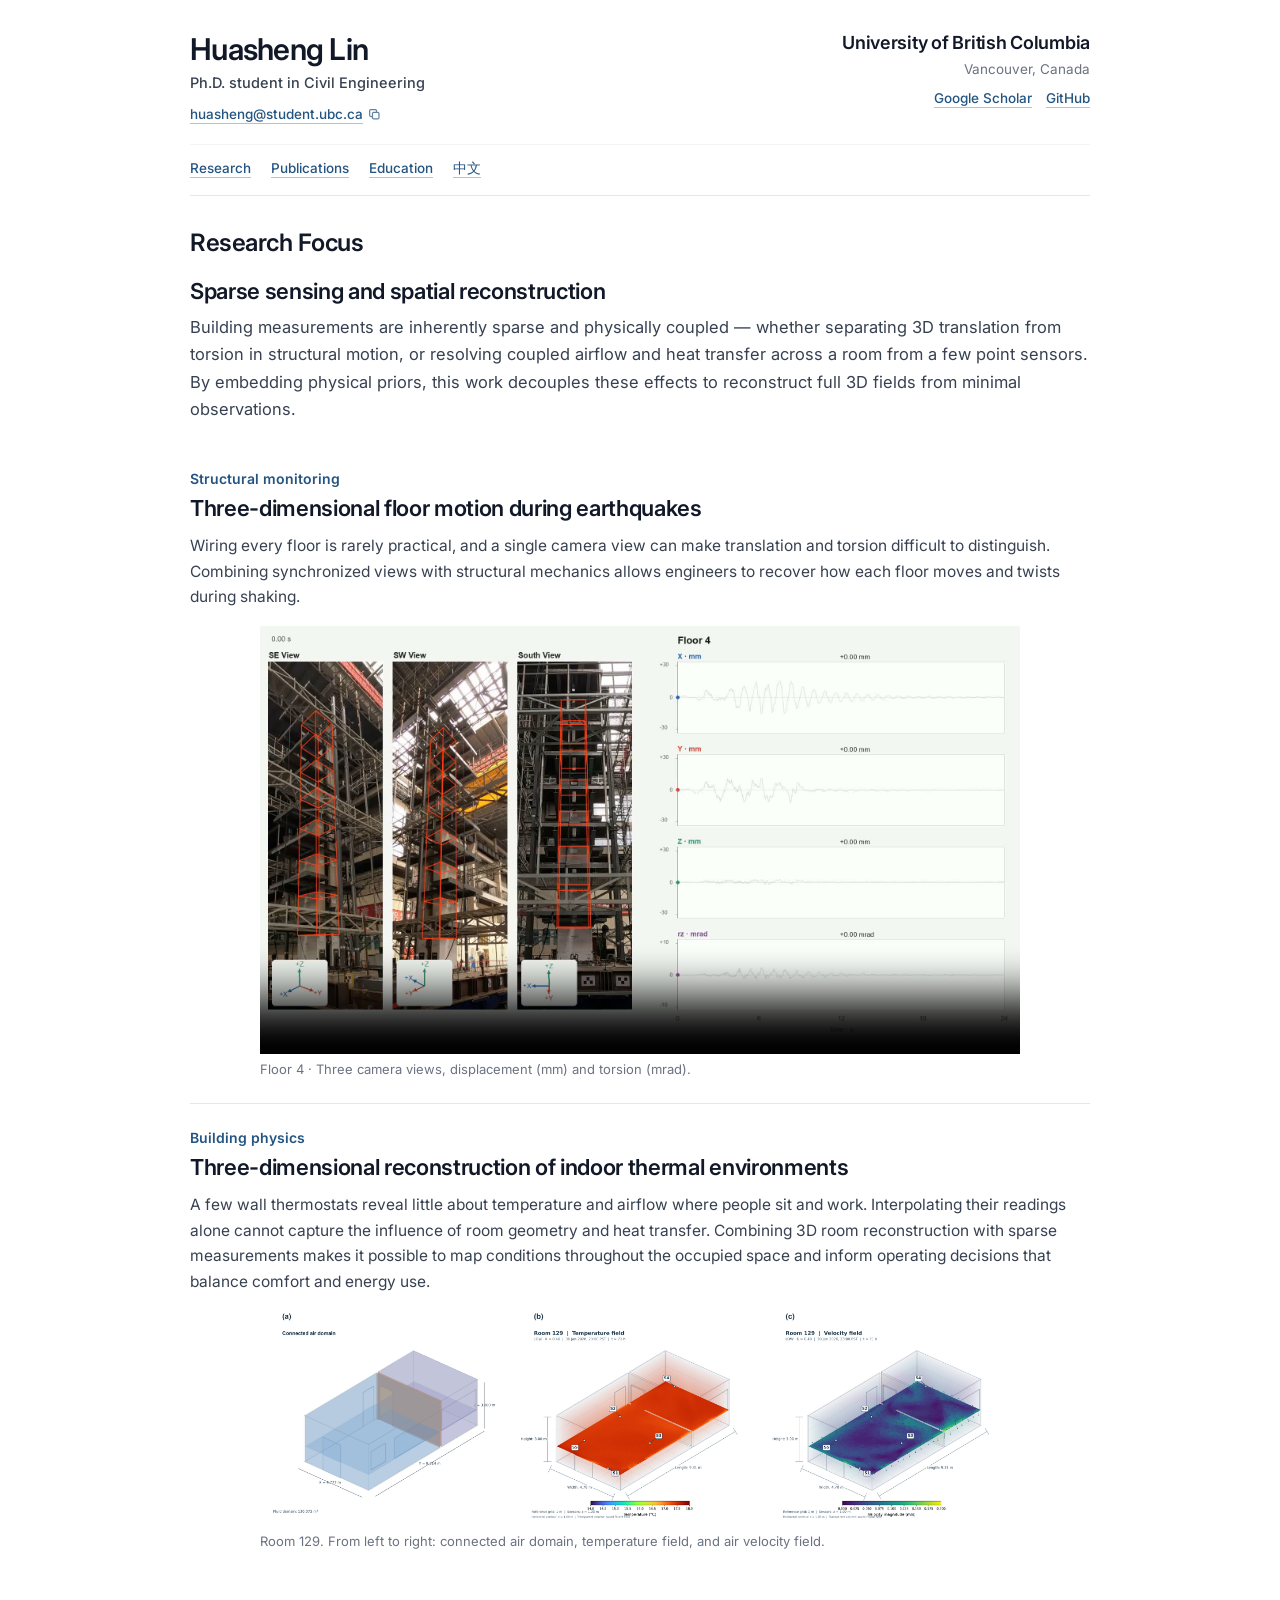
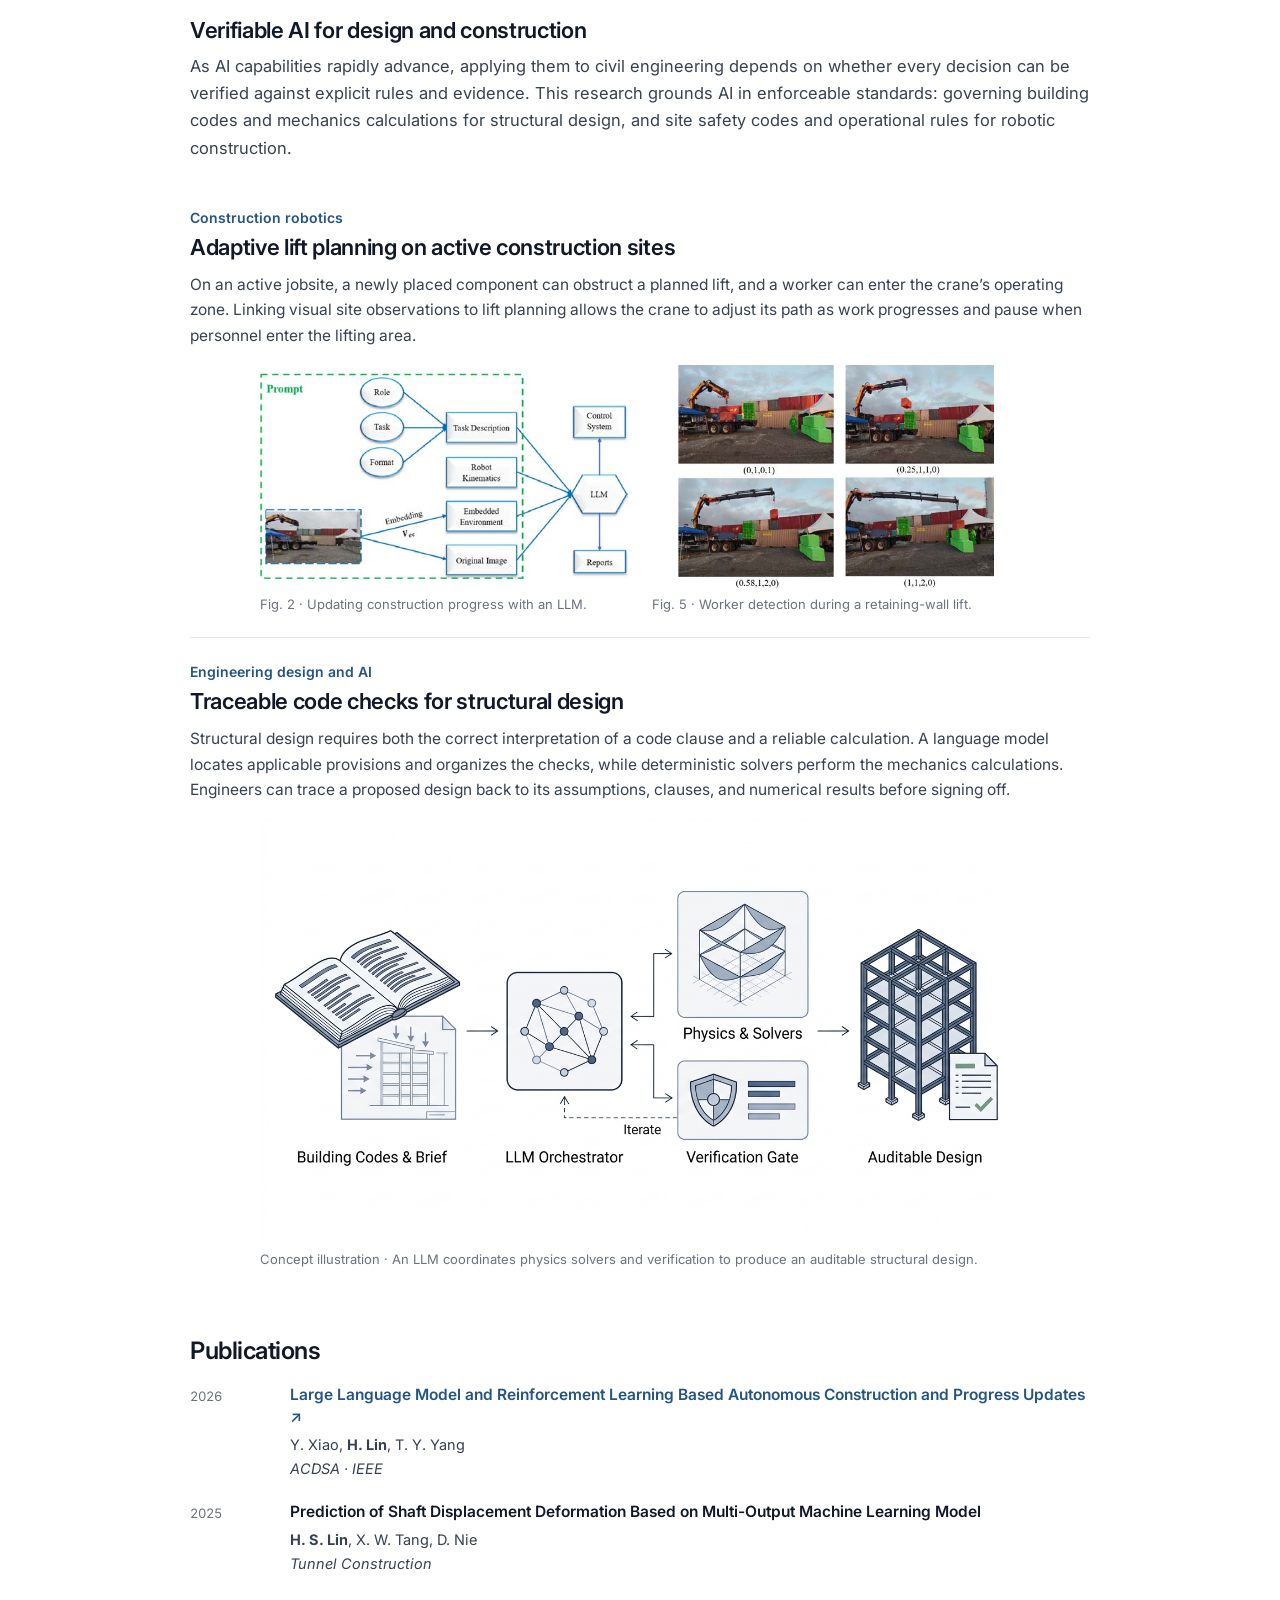
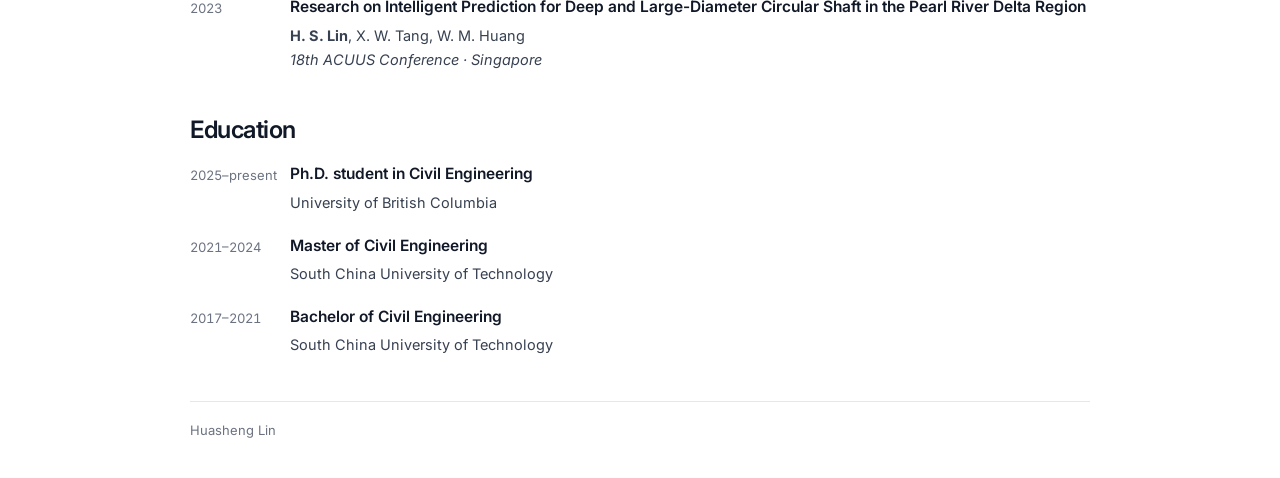
==== commit 554adeb9: "Unify all clickable header links style and add email copy icon animation" ====
--- a/index.html
+++ b/index.html
@@ -1,5 +1,5 @@
 <!DOCTYPE html>
 
-<html lang="en"><head><meta charset="utf-8"/><meta content="width=device-width, initial-scale=1" name="viewport"/><title>Huasheng Lin | Civil Engineering at UBC</title><meta content="Research and publications by Huasheng Lin on structural monitoring, construction robotics and building simulation." name="description"/><link rel="preconnect" href="https://fonts.googleapis.com"/><link rel="preconnect" href="https://fonts.gstatic.com" crossorigin/><link href="https://fonts.googleapis.com/css2?family=Inter:wght@400;500;600&display=swap" rel="stylesheet"/><link href="styles.css?v=3" rel="stylesheet"/></head><body><div class="page">
-<section class="hero" id="profile"><div class="hero-top"><div class="hero-left"><h1>Huasheng Lin</h1><p class="affil">Ph.D. student in Civil Engineering</p><p class="email-line"><button class="copy-email" type="button" data-email="huasheng@student.ubc.ca" title="Click to copy email">huasheng@student.ubc.ca</button><span class="copy-status" aria-live="polite"></span></p></div><div class="hero-right"><p class="university">University of British Columbia</p><p class="location">Vancouver, Canada</p><div class="links"><a href="https://scholar.google.com/citations?user=pujzl28AAAAJ&amp;hl=en">Google Scholar</a><a href="https://github.com/huashenglin97-glitch">GitHub</a></div></div></div><nav><a href="#research">Research</a><a href="#papers">Publications</a><a href="#education">Education</a><a href="zh.html" lang="zh">中文</a></nav></section><main>
-<section class="row" id="research"><h2>Research Focus</h2><div><section class="theme-group"><h3>Sparse sensing and spatial reconstruction</h3><p class="summary">Building measurements are inherently sparse and physically coupled — whether separating 3D translation from torsion in structural motion, or resolving coupled airflow and heat transfer across a room from a few point sensors. By embedding physical priors, this work decouples these effects to reconstruct full 3D fields from minimal observations.</p><article class="project" id="structures"><h4>Structural monitoring</h4><h5>Three-dimensional floor motion during earthquakes</h5><p>Wiring every floor is rarely practical, and a single camera view can make translation and torsion difficult to distinguish. Combining synchronized views with structural mechanics allows engineers to recover how each floor moves and twists during shaking.</p><figure id="experiment"><video aria-label="Fourth-floor structural response" controls="" playsinline="" poster="assets/shm_4floor_poster.png" preload="none"><source src="assets/shm_4floor_tracking.mp4" type="video/mp4"/></video><figcaption>Floor 4 · Three camera views, displacement (mm) and torsion (mrad).</figcaption></figure></article><article class="project" id="buildings"><h4>Building physics</h4><h5>Three-dimensional reconstruction of indoor thermal environments</h5><p>A few wall thermostats reveal little about temperature and airflow where people sit and work. Interpolating their readings alone cannot capture the influence of room geometry and heat transfer. Combining 3D room reconstruction with sparse measurements makes it possible to map conditions throughout the occupied space and inform operating decisions that balance comfort and energy use.</p><figure><a href="assets/room129-air-temperature-velocity.png"><img alt="Room 129. From left to right: connected air domain, temperature field, and air velocity field." loading="lazy" src="assets/room129-air-temperature-velocity.png"/></a><figcaption>Room 129. From left to right: connected air domain, temperature field, and air velocity field.</figcaption></figure></article></section><section class="theme-group"><h3>Verifiable AI for design and construction</h3><p class="summary">As AI capabilities rapidly advance, applying them to civil engineering depends on whether every decision can be verified against explicit rules and evidence. This research grounds AI in enforceable standards: governing building codes and mechanics calculations for structural design, and site safety codes and operational rules for robotic construction.</p><article class="project" id="robotics"><h4>Construction robotics</h4><h5>Adaptive lift planning on active construction sites</h5><p>On an active jobsite, a newly placed component can obstruct a planned lift, and a worker can enter the crane’s operating zone. Linking visual site observations to lift planning allows the crane to adjust its path as work progresses and pause when personnel enter the lifting area.</p><div class="robotics-pair"><figure><a href="assets/progress-pipeline.jpg"><img alt="Fig. 2 · Updating construction progress with an LLM." loading="lazy" src="assets/progress-pipeline.jpg"/></a><figcaption>Fig. 2 · Updating construction progress with an LLM.</figcaption></figure><figure><a href="assets/worker-detection.jpg"><img alt="Fig. 5 · Worker detection during a retaining-wall lift." loading="lazy" src="assets/worker-detection.jpg"/></a><figcaption>Fig. 5 · Worker detection during a retaining-wall lift.</figcaption></figure></div></article><article class="project" id="design"><h4>Engineering design and AI</h4><h5>Traceable code checks for structural design</h5><p>Structural design requires both the correct interpretation of a code clause and a reliable calculation. A language model locates applicable provisions and organizes the checks, while deterministic solvers perform the mechanics calculations. Engineers can trace a proposed design back to its assumptions, clauses, and numerical results before signing off.</p><figure><a href="assets/auditable-design.png"><img alt="Concept illustration · An LLM coordinates physics solvers and verification to produce an auditable structural design." loading="lazy" src="assets/auditable-design.png"/></a><figcaption>Concept illustration · An LLM coordinates physics solvers and verification to produce an auditable structural design.</figcaption></figure></article></section></div></section><section class="row" id="papers"><h2>Publications</h2><div><article class="pub"><small>2026</small><div><h3><a href="https://doi.org/10.1109/ACDSA67686.2026.11468021">Large Language Model and Reinforcement Learning Based Autonomous Construction and Progress Updates ↗</a></h3><p>Y. Xiao, <b>H. Lin</b>, T. Y. Yang<br/><i>ACDSA · IEEE</i></p></div></article><article class="pub"><small>2025</small><div><h3>Prediction of Shaft Displacement Deformation Based on Multi-Output Machine Learning Model</h3><p><b>H. S. Lin</b>, X. W. Tang, D. Nie<br/><i>Tunnel Construction</i></p></div></article><article class="pub"><small>2023</small><div><h3>Research on Intelligent Prediction for Deep and Large-Diameter Circular Shaft in the Pearl River Delta Region</h3><p><b>H. S. Lin</b>, X. W. Tang, W. M. Huang<br/><i>18th ACUUS Conference · Singapore</i></p></div></article></div></section><section class="row" id="education"><h2>Education</h2><div><article class="pub"><small>2025–present</small><div><h3>Ph.D. student in Civil Engineering</h3><p>University of British Columbia</p></div></article><article class="pub"><small>2021–2024</small><div><h3>Master of Civil Engineering</h3><p>South China University of Technology</p></div></article><article class="pub"><small>2017–2021</small><div><h3>Bachelor of Civil Engineering</h3><p>South China University of Technology</p></div></article></div></section></main><footer>Huasheng Lin</footer></div><script>document.querySelectorAll('.copy-email').forEach(b=>b.addEventListener('click',async()=>{const e=b.dataset.email,s=b.nextElementSibling;try{await navigator.clipboard.writeText(e);}catch{const t=document.createElement('textarea');t.value=e;document.body.appendChild(t);t.select();document.execCommand('copy');t.remove();}if(s){s.textContent='Copied';clearTimeout(b._t);b._t=setTimeout(()=>{s.textContent='';},1600);}}));</script></body></html>+<html lang="en"><head><meta charset="utf-8"/><meta content="width=device-width, initial-scale=1" name="viewport"/><title>Huasheng Lin | Civil Engineering at UBC</title><meta content="Research and publications by Huasheng Lin on structural monitoring, construction robotics and building simulation." name="description"/><link rel="preconnect" href="https://fonts.googleapis.com"/><link rel="preconnect" href="https://fonts.gstatic.com" crossorigin/><link href="https://fonts.googleapis.com/css2?family=Inter:wght@400;500;600&display=swap" rel="stylesheet"/><link href="styles.css?v=4" rel="stylesheet"/></head><body><div class="page">
+<section class="hero" id="profile"><div class="hero-top"><div class="hero-left"><h1>Huasheng Lin</h1><p class="affil">Ph.D. student in Civil Engineering</p><p class="email-line"><button class="copy-email" type="button" data-email="huasheng@student.ubc.ca" title="Click to copy email"><span>huasheng@student.ubc.ca</span><svg class="copy-icon" viewBox="0 0 16 16" fill="none" stroke="currentColor" stroke-width="1.5" stroke-linecap="round" stroke-linejoin="round" aria-hidden="true"><rect x="5.5" y="5.5" width="8" height="8" rx="1.5"/><path d="M10.5 5.5V3.5A1.5 1.5 0 0 0 9 2H3.5A1.5 1.5 0 0 0 2 3.5V9a1.5 1.5 0 0 0 1.5 1.5h2"/></svg></button><span class="copy-status" aria-live="polite"></span></p></div><div class="hero-right"><p class="university">University of British Columbia</p><p class="location">Vancouver, Canada</p><div class="links"><a href="https://scholar.google.com/citations?user=pujzl28AAAAJ&amp;hl=en">Google Scholar</a><a href="https://github.com/huashenglin97-glitch">GitHub</a></div></div></div><nav><a href="#research">Research</a><a href="#papers">Publications</a><a href="#education">Education</a><a href="zh.html" lang="zh">中文</a></nav></section><main>
+<section class="row" id="research"><h2>Research Focus</h2><div><section class="theme-group"><h3>Sparse sensing and spatial reconstruction</h3><p class="summary">Building measurements are inherently sparse and physically coupled — whether separating 3D translation from torsion in structural motion, or resolving coupled airflow and heat transfer across a room from a few point sensors. By embedding physical priors, this work decouples these effects to reconstruct full 3D fields from minimal observations.</p><article class="project" id="structures"><h4>Structural monitoring</h4><h5>Three-dimensional floor motion during earthquakes</h5><p>Wiring every floor is rarely practical, and a single camera view can make translation and torsion difficult to distinguish. Combining synchronized views with structural mechanics allows engineers to recover how each floor moves and twists during shaking.</p><figure id="experiment"><video aria-label="Fourth-floor structural response" controls="" playsinline="" poster="assets/shm_4floor_poster.png" preload="none"><source src="assets/shm_4floor_tracking.mp4" type="video/mp4"/></video><figcaption>Floor 4 · Three camera views, displacement (mm) and torsion (mrad).</figcaption></figure></article><article class="project" id="buildings"><h4>Building physics</h4><h5>Three-dimensional reconstruction of indoor thermal environments</h5><p>A few wall thermostats reveal little about temperature and airflow where people sit and work. Interpolating their readings alone cannot capture the influence of room geometry and heat transfer. Combining 3D room reconstruction with sparse measurements makes it possible to map conditions throughout the occupied space and inform operating decisions that balance comfort and energy use.</p><figure><a href="assets/room129-air-temperature-velocity.png"><img alt="Room 129. From left to right: connected air domain, temperature field, and air velocity field." loading="lazy" src="assets/room129-air-temperature-velocity.png"/></a><figcaption>Room 129. From left to right: connected air domain, temperature field, and air velocity field.</figcaption></figure></article></section><section class="theme-group"><h3>Verifiable AI for design and construction</h3><p class="summary">As AI capabilities rapidly advance, applying them to civil engineering depends on whether every decision can be verified against explicit rules and evidence. This research grounds AI in enforceable standards: governing building codes and mechanics calculations for structural design, and site safety codes and operational rules for robotic construction.</p><article class="project" id="robotics"><h4>Construction robotics</h4><h5>Adaptive lift planning on active construction sites</h5><p>On an active jobsite, a newly placed component can obstruct a planned lift, and a worker can enter the crane’s operating zone. Linking visual site observations to lift planning allows the crane to adjust its path as work progresses and pause when personnel enter the lifting area.</p><div class="robotics-pair"><figure><a href="assets/progress-pipeline.jpg"><img alt="Fig. 2 · Updating construction progress with an LLM." loading="lazy" src="assets/progress-pipeline.jpg"/></a><figcaption>Fig. 2 · Updating construction progress with an LLM.</figcaption></figure><figure><a href="assets/worker-detection.jpg"><img alt="Fig. 5 · Worker detection during a retaining-wall lift." loading="lazy" src="assets/worker-detection.jpg"/></a><figcaption>Fig. 5 · Worker detection during a retaining-wall lift.</figcaption></figure></div></article><article class="project" id="design"><h4>Engineering design and AI</h4><h5>Traceable code checks for structural design</h5><p>Structural design requires both the correct interpretation of a code clause and a reliable calculation. A language model locates applicable provisions and organizes the checks, while deterministic solvers perform the mechanics calculations. Engineers can trace a proposed design back to its assumptions, clauses, and numerical results before signing off.</p><figure><a href="assets/auditable-design.png"><img alt="Concept illustration · An LLM coordinates physics solvers and verification to produce an auditable structural design." loading="lazy" src="assets/auditable-design.png"/></a><figcaption>Concept illustration · An LLM coordinates physics solvers and verification to produce an auditable structural design.</figcaption></figure></article></section></div></section><section class="row" id="papers"><h2>Publications</h2><div><article class="pub"><small>2026</small><div><h3><a href="https://doi.org/10.1109/ACDSA67686.2026.11468021">Large Language Model and Reinforcement Learning Based Autonomous Construction and Progress Updates ↗</a></h3><p>Y. Xiao, <b>H. Lin</b>, T. Y. Yang<br/><i>ACDSA · IEEE</i></p></div></article><article class="pub"><small>2025</small><div><h3>Prediction of Shaft Displacement Deformation Based on Multi-Output Machine Learning Model</h3><p><b>H. S. Lin</b>, X. W. Tang, D. Nie<br/><i>Tunnel Construction</i></p></div></article><article class="pub"><small>2023</small><div><h3>Research on Intelligent Prediction for Deep and Large-Diameter Circular Shaft in the Pearl River Delta Region</h3><p><b>H. S. Lin</b>, X. W. Tang, W. M. Huang<br/><i>18th ACUUS Conference · Singapore</i></p></div></article></div></section><section class="row" id="education"><h2>Education</h2><div><article class="pub"><small>2025–present</small><div><h3>Ph.D. student in Civil Engineering</h3><p>University of British Columbia</p></div></article><article class="pub"><small>2021–2024</small><div><h3>Master of Civil Engineering</h3><p>South China University of Technology</p></div></article><article class="pub"><small>2017–2021</small><div><h3>Bachelor of Civil Engineering</h3><p>South China University of Technology</p></div></article></div></section></main><footer>Huasheng Lin</footer></div><script>const copySvg='<rect x="5.5" y="5.5" width="8" height="8" rx="1.5"/><path d="M10.5 5.5V3.5A1.5 1.5 0 0 0 9 2H3.5A1.5 1.5 0 0 0 2 3.5V9a1.5 1.5 0 0 0 1.5 1.5h2"/>',checkSvg='<path d="M3 8.5l3.2 3.2L13 4.8"/>';document.querySelectorAll('.copy-email').forEach(b=>b.addEventListener('click',async()=>{const e=b.dataset.email,s=b.nextElementSibling,ic=b.querySelector('.copy-icon');try{await navigator.clipboard.writeText(e);}catch{const t=document.createElement('textarea');t.value=e;document.body.appendChild(t);t.select();document.execCommand('copy');t.remove();}b.classList.add('copied');if(ic)ic.innerHTML=checkSvg;if(s){s.textContent='Copied';s.classList.add('show');}clearTimeout(b._t);b._t=setTimeout(()=>{b.classList.remove('copied');if(ic)ic.innerHTML=copySvg;if(s)s.classList.remove('show');},1600);}));</script></body></html>
--- a/styles.css
+++ b/styles.css
@@ -80,9 +80,23 @@
 }
 
 .email-line {
-  margin-top: 2px;
+  margin-top: 4px;
+  display: inline-flex;
+  align-items: center;
+  gap: 8px;
+}
+
+.copy-email,
+.links a,
+.hero nav a {
   font-size: 13.5px;
-  color: var(--soft);
+  font-weight: 500;
+  color: var(--blue);
+  text-decoration: underline;
+  text-decoration-color: rgba(36, 84, 129, 0.35);
+  text-underline-offset: 4px;
+  text-decoration-thickness: 1px;
+  transition: color 0.16s ease, text-decoration-color 0.16s ease, transform 0.12s ease;
 }
 
 .copy-email {
@@ -92,22 +106,56 @@
   background: transparent;
   padding: 0;
   margin: 0;
-  font: inherit;
-  color: var(--soft);
+  font-family: inherit;
+  line-height: inherit;
+  display: inline-flex;
+  align-items: center;
+  gap: 5px;
   cursor: pointer;
 }
 
-.copy-email:hover {
-  color: var(--blue);
-  text-decoration: underline;
-  text-underline-offset: 4px;
+.copy-email:active {
+  transform: scale(0.98);
+}
+
+.copy-email:hover,
+.links a:hover,
+.hero nav a:hover {
+  color: #152e49;
+  text-decoration-color: #152e49;
+}
+
+.copy-icon {
+  width: 13px;
+  height: 13px;
+  flex-shrink: 0;
+  opacity: 0.72;
+  transition: opacity 0.16s ease, transform 0.2s ease;
+}
+
+.copy-email:hover .copy-icon {
+  opacity: 1;
+}
+
+.copy-email.copied .copy-icon {
+  color: #1e7a50;
+  opacity: 1;
+  transform: scale(1.1);
 }
 
 .copy-status {
-  margin-left: 8px;
   font-size: 12px;
   font-weight: 500;
-  color: var(--blue);
+  color: #1e7a50;
+  opacity: 0;
+  transform: translateY(3px);
+  transition: opacity 0.2s ease, transform 0.2s ease;
+  pointer-events: none;
+}
+
+.copy-status.show {
+  opacity: 1;
+  transform: translateY(0);
 }
 
 .links {
@@ -116,7 +164,6 @@
   justify-content: flex-end;
   gap: 6px 14px;
   margin-top: 4px;
-  font-size: 13.5px;
 }
 
 .hero nav {
@@ -126,8 +173,6 @@
   margin-top: 18px;
   padding-top: 12px;
   border-top: 1px solid #f3f4f6;
-  font-size: 13.5px;
-  font-weight: 500;
 }
 
 a {
